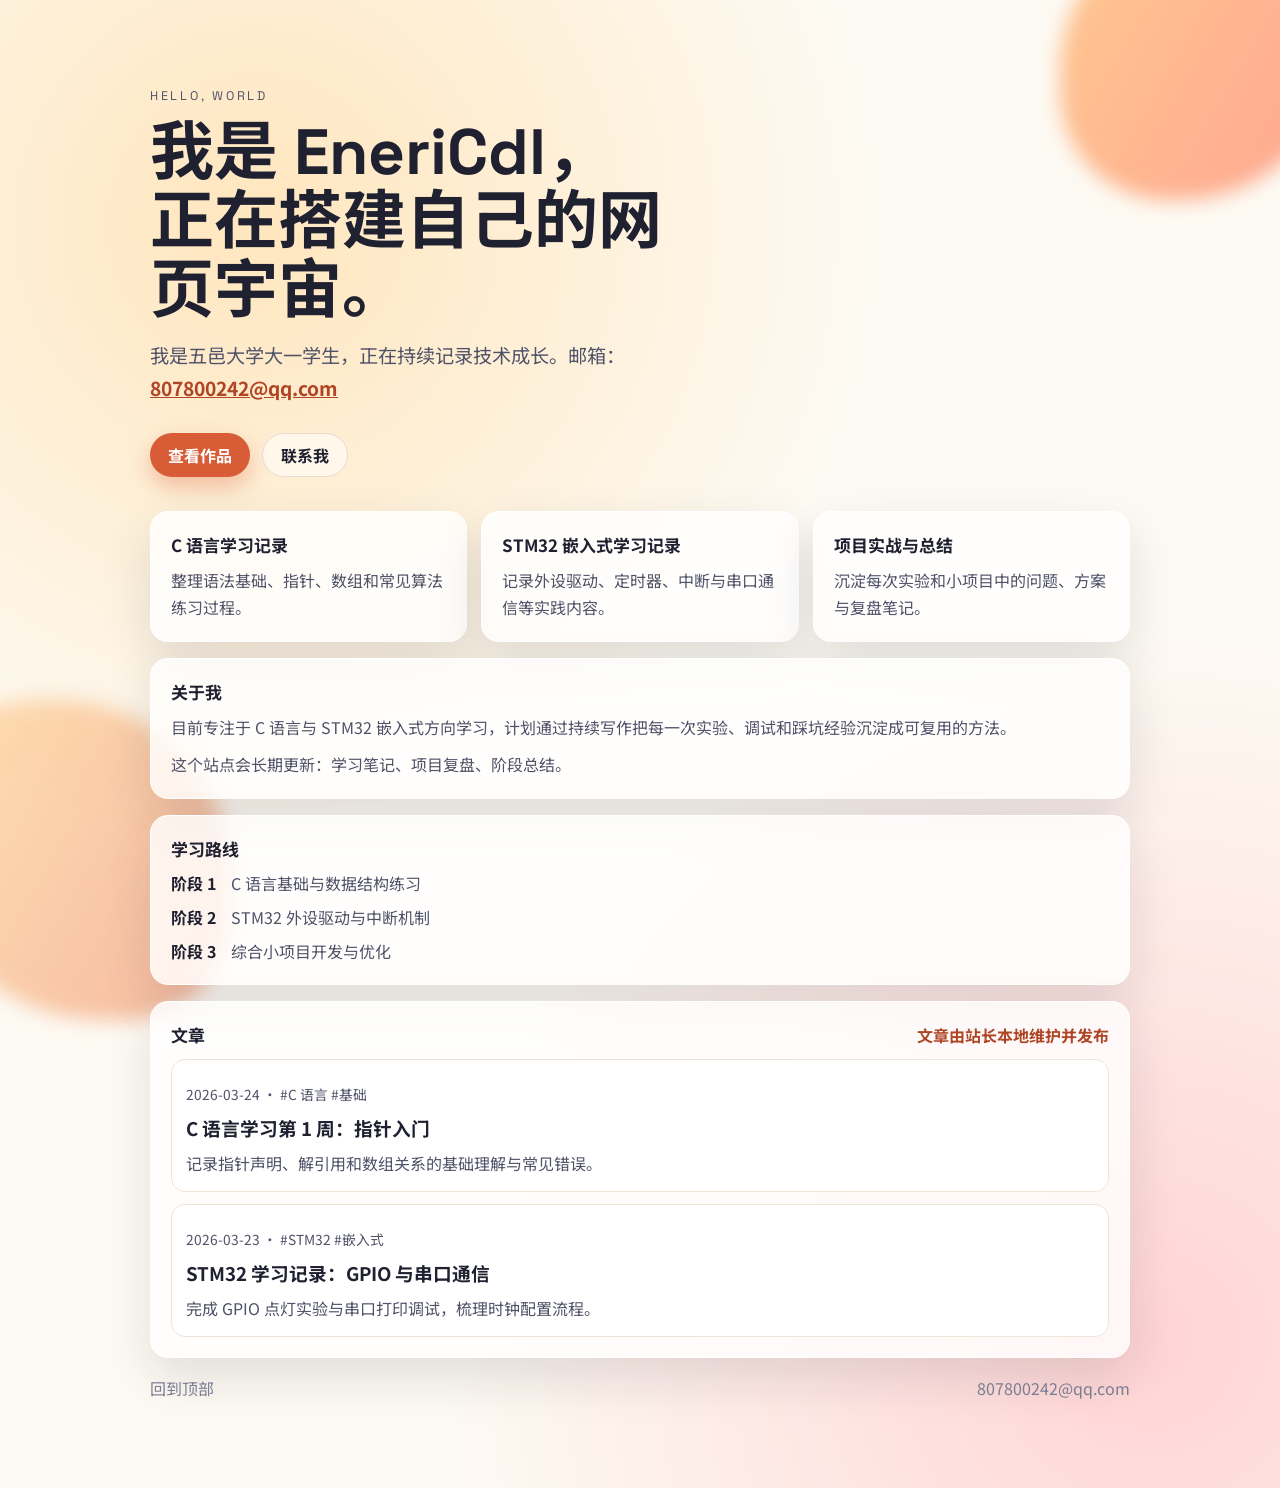
==== index.html @ 89754ef4 "security: remove public admin and switch to local-only publish workflow" ====
﻿<!doctype html>
<html lang="zh-CN">
<head>
  <meta charset="UTF-8" />
  <meta name="viewport" content="width=device-width, initial-scale=1.0" />
  <title>EneriCdl · Web</title>
  <link rel="preconnect" href="https://fonts.googleapis.com">
  <link rel="preconnect" href="https://fonts.gstatic.com" crossorigin>
  <link href="https://fonts.googleapis.com/css2?family=Space+Grotesk:wght@400;500;700&family=Noto+Sans+SC:wght@400;500;700&display=swap" rel="stylesheet">
  <link rel="stylesheet" href="./styles.css" />
</head>
<body>
  <div class="bg-shape bg-shape-a" aria-hidden="true"></div>
  <div class="bg-shape bg-shape-b" aria-hidden="true"></div>

  <main class="page">
    <section class="hero" id="top">
      <p class="eyebrow">HELLO, WORLD</p>
      <h1>我是 EneriCdl，<br>正在搭建自己的网页宇宙。</h1>
      <p class="lead">
        我是五邑大学大一学生，正在持续记录技术成长。邮箱：<a href="mailto:807800242@qq.com">807800242@qq.com</a>
      </p>

      <div class="actions">
        <a class="btn btn-primary" href="#projects">查看作品</a>
        <a class="btn btn-ghost" href="mailto:807800242@qq.com">联系我</a>
      </div>
    </section>

    <section id="projects" class="cards" aria-label="作品分区">
      <article class="card">
        <h2>C 语言学习记录</h2>
        <p>整理语法基础、指针、数组和常见算法练习过程。</p>
      </article>
      <article class="card">
        <h2>STM32 嵌入式学习记录</h2>
        <p>记录外设驱动、定时器、中断与串口通信等实践内容。</p>
      </article>
      <article class="card">
        <h2>项目实战与总结</h2>
        <p>沉淀每次实验和小项目中的问题、方案与复盘笔记。</p>
      </article>
    </section>

    <section class="panel" id="about">
      <h2>关于我</h2>
      <p>目前专注于 C 语言与 STM32 嵌入式方向学习，计划通过持续写作把每一次实验、调试和踩坑经验沉淀成可复用的方法。</p>
      <p>这个站点会长期更新：学习笔记、项目复盘、阶段总结。</p>
    </section>

    <section class="panel" id="timeline">
      <h2>学习路线</h2>
      <ul class="timeline-list">
        <li><span>阶段 1</span> C 语言基础与数据结构练习</li>
        <li><span>阶段 2</span> STM32 外设驱动与中断机制</li>
        <li><span>阶段 3</span> 综合小项目开发与优化</li>
      </ul>
    </section>

    <section class="panel" id="articles">
      <div class="panel-head">
        <h2>文章</h2>
        <span class="text-link">文章由站长本地维护并发布</span>
      </div>
      <div id="articleList" class="article-list"></div>
    </section>

    <footer class="footer">
      <a href="#top">回到顶部</a>
      <a href="mailto:807800242@qq.com">807800242@qq.com</a>
    </footer>
  </main>

  <script src="./script.js"></script>
</body>
</html>
---- styles.css ----
﻿:root {
  --bg: #fdfaf3;
  --text: #1f2131;
  --muted: #4f5268;
  --brand: #d85d37;
  --brand-dark: #b04525;
  --card: #ffffffcc;
  --border: #ffffff;
  --shadow: 0 20px 50px rgba(22, 24, 45, 0.12);
}

* {
  box-sizing: border-box;
}

html,
body {
  margin: 0;
  min-height: 100%;
}

html {
  scroll-behavior: smooth;
}

body {
  font-family: "Noto Sans SC", "Space Grotesk", sans-serif;
  color: var(--text);
  background:
    radial-gradient(circle at 20% 15%, #ffe6be 0%, transparent 38%),
    radial-gradient(circle at 90% 90%, #ffd4d4 0%, transparent 40%),
    var(--bg);
  overflow-x: hidden;
}

.bg-shape {
  position: fixed;
  filter: blur(10px);
  z-index: -1;
  opacity: 0.7;
}

.bg-shape-a {
  width: 280px;
  height: 280px;
  border-radius: 56% 44% 60% 40%;
  background: linear-gradient(120deg, #ffb366, #ff7f66);
  top: -80px;
  right: -60px;
}

.bg-shape-b {
  width: 320px;
  height: 320px;
  border-radius: 42% 58% 35% 65%;
  background: linear-gradient(120deg, #ffd799, #f29c7b);
  bottom: -120px;
  left: -90px;
}

.page {
  width: min(980px, 92vw);
  margin: 0 auto;
  padding: 88px 0 88px;
}

.hero,
.panel {
  opacity: 0;
  transform: translateY(14px);
}

.eyebrow {
  margin: 0;
  letter-spacing: 0.22em;
  font-family: "Space Grotesk", sans-serif;
  font-size: 0.78rem;
  color: var(--muted);
}

h1 {
  margin: 14px 0;
  font-family: "Space Grotesk", "Noto Sans SC", sans-serif;
  font-size: clamp(2rem, 4vw + 1rem, 4rem);
  line-height: 1.08;
  max-width: 14ch;
}

.lead {
  margin: 0;
  max-width: 54ch;
  font-size: clamp(1rem, 0.4vw + 0.9rem, 1.2rem);
  color: var(--muted);
  line-height: 1.7;
}

.lead a {
  color: var(--brand-dark);
  font-weight: 700;
}

.actions {
  display: flex;
  flex-wrap: wrap;
  gap: 12px;
  margin-top: 28px;
}

.btn {
  text-decoration: none;
  display: inline-flex;
  align-items: center;
  justify-content: center;
  height: 44px;
  padding: 0 18px;
  border-radius: 999px;
  font-weight: 700;
  transition: transform 180ms ease, box-shadow 180ms ease, background-color 180ms ease;
}

.btn-primary {
  background: var(--brand);
  color: #fff;
  box-shadow: 0 10px 22px rgba(216, 93, 55, 0.34);
}

.btn-primary:hover {
  transform: translateY(-2px);
  background: var(--brand-dark);
}

.btn-ghost {
  color: var(--text);
  border: 1px solid #e8d9cd;
  background: #fff8;
}

.btn-ghost:hover {
  transform: translateY(-2px);
  box-shadow: 0 8px 20px rgba(15, 20, 45, 0.1);
}

.cards {
  margin-top: 34px;
  display: grid;
  gap: 14px;
  grid-template-columns: repeat(3, minmax(0, 1fr));
}

#projects {
  scroll-margin-top: 24px;
}

.card,
.panel {
  padding: 20px;
  border-radius: 18px;
  background: var(--card);
  backdrop-filter: blur(6px);
  border: 1px solid var(--border);
  box-shadow: var(--shadow);
}

.card h2,
.panel h2 {
  margin: 0;
  font-size: 1.06rem;
}

.card p,
.panel p {
  margin: 10px 0 0;
  color: var(--muted);
  line-height: 1.7;
}

.panel {
  margin-top: 16px;
}

.timeline-list {
  list-style: none;
  margin: 10px 0 0;
  padding: 0;
  display: grid;
  gap: 8px;
}

.timeline-list li {
  color: var(--muted);
  line-height: 1.6;
}

.timeline-list span {
  display: inline-block;
  width: 56px;
  color: var(--text);
  font-weight: 700;
}

.panel-head {
  display: flex;
  justify-content: space-between;
  gap: 12px;
  align-items: baseline;
  flex-wrap: wrap;
}

.text-link {
  color: var(--brand-dark);
  text-decoration: none;
  font-weight: 700;
}

.article-list {
  display: grid;
  gap: 12px;
  margin-top: 12px;
}

.article-item {
  padding: 14px;
  border-radius: 14px;
  border: 1px solid #efe4d7;
  background: #fff;
}

.article-meta {
  margin: 0;
  font-size: 0.86rem;
  color: #7a7d92;
}

.article-item h3 {
  margin: 8px 0 0;
}

.article-item p {
  margin: 8px 0 0;
  line-height: 1.75;
  color: var(--muted);
}

.empty {
  color: #7a7d92;
  margin: 0;
}

.footer {
  margin-top: 18px;
  display: flex;
  justify-content: space-between;
  flex-wrap: wrap;
  gap: 12px;
}

.footer a {
  color: #7a7d92;
  text-decoration: none;
}

.reveal {
  animation: rise 640ms cubic-bezier(.2,.72,.24,.99) forwards;
}

@keyframes rise {
  from {
    opacity: 0;
    transform: translateY(14px);
  }
  to {
    opacity: 1;
    transform: translateY(0);
  }
}

@media (max-width: 900px) {
  .cards {
    grid-template-columns: 1fr;
  }

  .page {
    padding-top: 72px;
  }
}
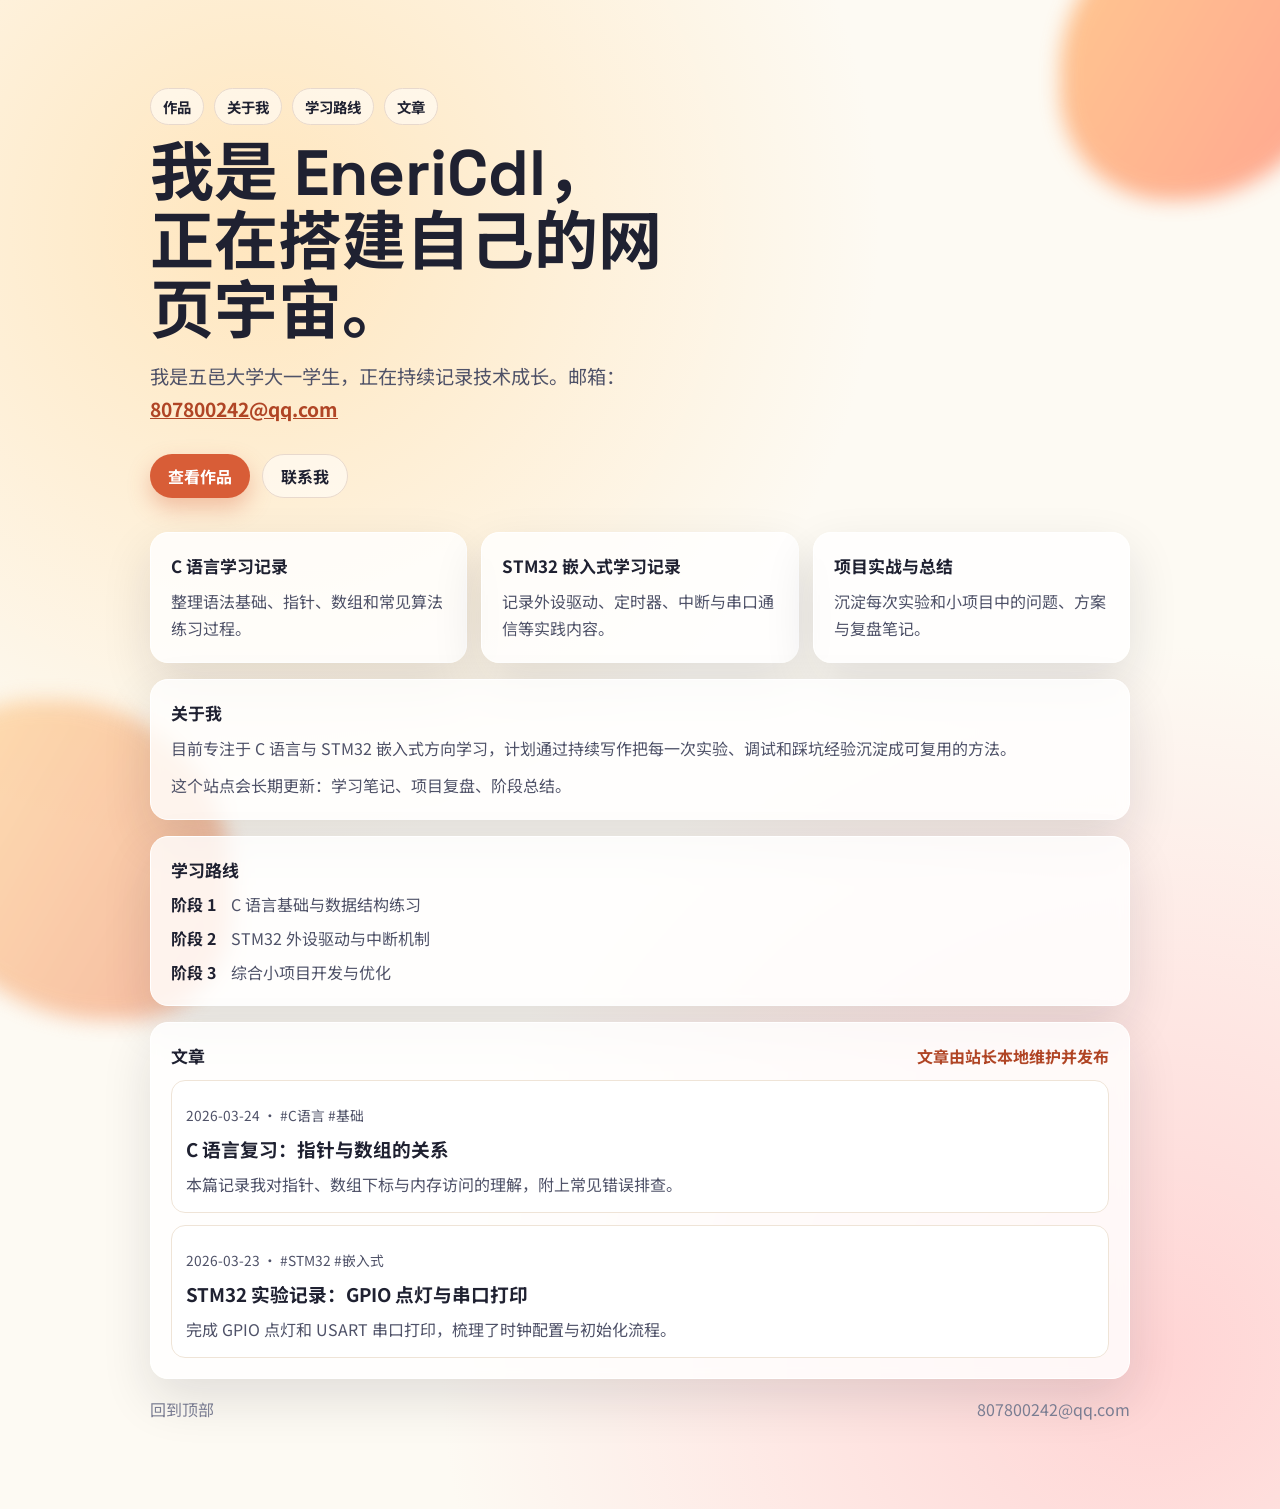
==== commit 692c5f72: "feat: add top guide tags and simplify article json template" ====
--- a/index.html
+++ b/index.html
@@ -15,7 +15,12 @@
 
   <main class="page">
     <section class="hero" id="top">
-      <p class="eyebrow">HELLO, WORLD</p>
+      <nav class="guide-tags" aria-label="页面导航">
+        <a class="guide-tag" href="#projects">作品</a>
+        <a class="guide-tag" href="#about">关于我</a>
+        <a class="guide-tag" href="#timeline">学习路线</a>
+        <a class="guide-tag" href="#articles">文章</a>
+      </nav>
       <h1>我是 EneriCdl，<br>正在搭建自己的网页宇宙。</h1>
       <p class="lead">
         我是五邑大学大一学生，正在持续记录技术成长。邮箱：<a href="mailto:807800242@qq.com">807800242@qq.com</a>
--- a/styles.css
+++ b/styles.css
@@ -70,12 +70,28 @@
   transform: translateY(14px);
 }
 
-.eyebrow {
-  margin: 0;
-  letter-spacing: 0.22em;
-  font-family: "Space Grotesk", sans-serif;
-  font-size: 0.78rem;
-  color: var(--muted);
+.guide-tags {
+  margin: 0 0 14px;
+  display: flex;
+  flex-wrap: wrap;
+  gap: 10px;
+}
+
+.guide-tag {
+  text-decoration: none;
+  color: var(--text);
+  font-size: 0.9rem;
+  font-weight: 700;
+  border: 1px solid #e8d9cd;
+  border-radius: 999px;
+  padding: 7px 12px;
+  background: #fff8;
+  transition: transform 180ms ease, box-shadow 180ms ease;
+}
+
+.guide-tag:hover {
+  transform: translateY(-2px);
+  box-shadow: 0 8px 20px rgba(15, 20, 45, 0.1);
 }
 
 h1 {
@@ -148,6 +164,12 @@
 }
 
 #projects {
+  scroll-margin-top: 24px;
+}
+
+#about,
+#timeline,
+#articles {
   scroll-margin-top: 24px;
 }
 
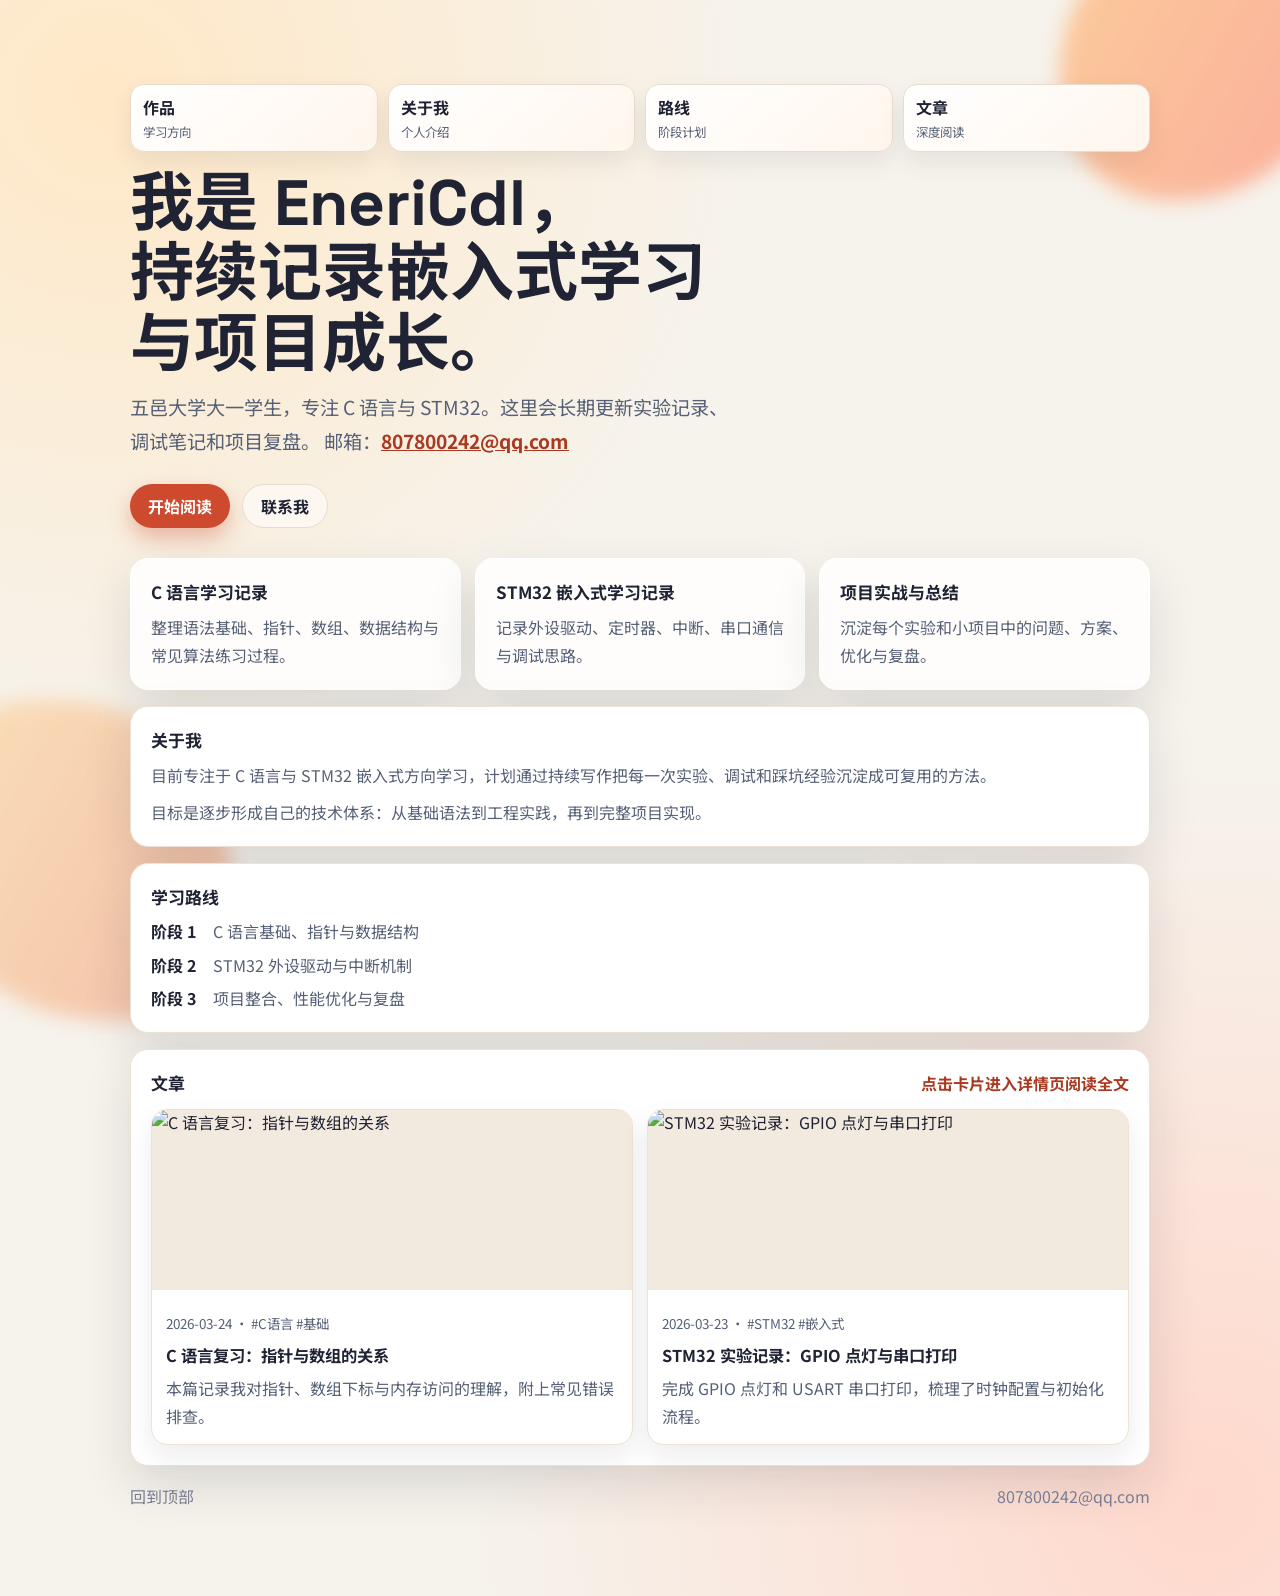
==== commit d5a8a0c9: "feat: add visual article cards, detail pages, and interactive local publish script" ====
--- a/index.html
+++ b/index.html
@@ -15,19 +15,33 @@
 
   <main class="page">
     <section class="hero" id="top">
-      <nav class="guide-tags" aria-label="页面导航">
-        <a class="guide-tag" href="#projects">作品</a>
-        <a class="guide-tag" href="#about">关于我</a>
-        <a class="guide-tag" href="#timeline">学习路线</a>
-        <a class="guide-tag" href="#articles">文章</a>
+      <nav class="quick-nav" aria-label="页面导航">
+        <a class="quick-item" href="#projects">
+          <span class="quick-title">作品</span>
+          <span class="quick-sub">学习方向</span>
+        </a>
+        <a class="quick-item" href="#about">
+          <span class="quick-title">关于我</span>
+          <span class="quick-sub">个人介绍</span>
+        </a>
+        <a class="quick-item" href="#timeline">
+          <span class="quick-title">路线</span>
+          <span class="quick-sub">阶段计划</span>
+        </a>
+        <a class="quick-item" href="#articles">
+          <span class="quick-title">文章</span>
+          <span class="quick-sub">深度阅读</span>
+        </a>
       </nav>
-      <h1>我是 EneriCdl，<br>正在搭建自己的网页宇宙。</h1>
+
+      <h1>我是 EneriCdl，<br>持续记录嵌入式学习与项目成长。</h1>
       <p class="lead">
-        我是五邑大学大一学生，正在持续记录技术成长。邮箱：<a href="mailto:807800242@qq.com">807800242@qq.com</a>
+        五邑大学大一学生，专注 C 语言与 STM32。这里会长期更新实验记录、调试笔记和项目复盘。
+        邮箱：<a href="mailto:807800242@qq.com">807800242@qq.com</a>
       </p>
 
       <div class="actions">
-        <a class="btn btn-primary" href="#projects">查看作品</a>
+        <a class="btn btn-primary" href="#articles">开始阅读</a>
         <a class="btn btn-ghost" href="mailto:807800242@qq.com">联系我</a>
       </div>
     </section>
@@ -35,37 +49,37 @@
     <section id="projects" class="cards" aria-label="作品分区">
       <article class="card">
         <h2>C 语言学习记录</h2>
-        <p>整理语法基础、指针、数组和常见算法练习过程。</p>
+        <p>整理语法基础、指针、数组、数据结构与常见算法练习过程。</p>
       </article>
       <article class="card">
         <h2>STM32 嵌入式学习记录</h2>
-        <p>记录外设驱动、定时器、中断与串口通信等实践内容。</p>
+        <p>记录外设驱动、定时器、中断、串口通信与调试思路。</p>
       </article>
       <article class="card">
         <h2>项目实战与总结</h2>
-        <p>沉淀每次实验和小项目中的问题、方案与复盘笔记。</p>
+        <p>沉淀每个实验和小项目中的问题、方案、优化与复盘。</p>
       </article>
     </section>
 
     <section class="panel" id="about">
       <h2>关于我</h2>
       <p>目前专注于 C 语言与 STM32 嵌入式方向学习，计划通过持续写作把每一次实验、调试和踩坑经验沉淀成可复用的方法。</p>
-      <p>这个站点会长期更新：学习笔记、项目复盘、阶段总结。</p>
+      <p>目标是逐步形成自己的技术体系：从基础语法到工程实践，再到完整项目实现。</p>
     </section>
 
     <section class="panel" id="timeline">
       <h2>学习路线</h2>
       <ul class="timeline-list">
-        <li><span>阶段 1</span> C 语言基础与数据结构练习</li>
+        <li><span>阶段 1</span> C 语言基础、指针与数据结构</li>
         <li><span>阶段 2</span> STM32 外设驱动与中断机制</li>
-        <li><span>阶段 3</span> 综合小项目开发与优化</li>
+        <li><span>阶段 3</span> 项目整合、性能优化与复盘</li>
       </ul>
     </section>
 
     <section class="panel" id="articles">
       <div class="panel-head">
         <h2>文章</h2>
-        <span class="text-link">文章由站长本地维护并发布</span>
+        <span class="text-link">点击卡片进入详情页阅读全文</span>
       </div>
       <div id="articleList" class="article-list"></div>
     </section>
--- a/styles.css
+++ b/styles.css
@@ -1,11 +1,12 @@
 ﻿:root {
-  --bg: #fdfaf3;
-  --text: #1f2131;
-  --muted: #4f5268;
-  --brand: #d85d37;
-  --brand-dark: #b04525;
-  --card: #ffffffcc;
-  --border: #ffffff;
+  --bg: #f6f3ec;
+  --text: #1f2333;
+  --muted: #566076;
+  --brand: #cd4a2f;
+  --brand-dark: #a93a21;
+  --card: #ffffffd6;
+  --panel: #fff;
+  --line: #ece2d6;
   --shadow: 0 20px 50px rgba(22, 24, 45, 0.12);
 }
 
@@ -27,8 +28,8 @@
   font-family: "Noto Sans SC", "Space Grotesk", sans-serif;
   color: var(--text);
   background:
-    radial-gradient(circle at 20% 15%, #ffe6be 0%, transparent 38%),
-    radial-gradient(circle at 90% 90%, #ffd4d4 0%, transparent 40%),
+    radial-gradient(circle at 8% 6%, #ffe8c7 0%, transparent 34%),
+    radial-gradient(circle at 94% 94%, #ffd8cc 0%, transparent 38%),
     var(--bg);
   overflow-x: hidden;
 }
@@ -37,7 +38,7 @@
   position: fixed;
   filter: blur(10px);
   z-index: -1;
-  opacity: 0.7;
+  opacity: 0.6;
 }
 
 .bg-shape-a {
@@ -59,55 +60,69 @@
 }
 
 .page {
-  width: min(980px, 92vw);
+  width: min(1020px, 92vw);
   margin: 0 auto;
-  padding: 88px 0 88px;
+  padding: 84px 0 88px;
 }
 
 .hero,
-.panel {
+.panel,
+.cards,
+.footer {
   opacity: 0;
   transform: translateY(14px);
 }
 
-.guide-tags {
-  margin: 0 0 14px;
-  display: flex;
-  flex-wrap: wrap;
+.quick-nav {
+  margin: 0 0 16px;
+  display: grid;
   gap: 10px;
-}
-
-.guide-tag {
+  grid-template-columns: repeat(4, minmax(0, 1fr));
+}
+
+.quick-item {
   text-decoration: none;
   color: var(--text);
-  font-size: 0.9rem;
-  font-weight: 700;
-  border: 1px solid #e8d9cd;
-  border-radius: 999px;
-  padding: 7px 12px;
-  background: #fff8;
+  border: 1px solid #e9dccf;
+  border-radius: 14px;
+  padding: 10px 12px;
+  background: linear-gradient(140deg, #fff, #fff6ed);
+  box-shadow: 0 10px 24px rgba(20, 22, 38, 0.08);
   transition: transform 180ms ease, box-shadow 180ms ease;
 }
 
-.guide-tag:hover {
+.quick-item:hover {
   transform: translateY(-2px);
-  box-shadow: 0 8px 20px rgba(15, 20, 45, 0.1);
+  box-shadow: 0 14px 26px rgba(20, 22, 38, 0.14);
+}
+
+.quick-title {
+  display: block;
+  font-size: 1rem;
+  font-weight: 700;
+}
+
+.quick-sub {
+  display: block;
+  margin-top: 4px;
+  font-size: 0.78rem;
+  color: var(--muted);
 }
 
 h1 {
-  margin: 14px 0;
+  margin: 12px 0;
   font-family: "Space Grotesk", "Noto Sans SC", sans-serif;
-  font-size: clamp(2rem, 4vw + 1rem, 4rem);
-  line-height: 1.08;
-  max-width: 14ch;
+  font-size: clamp(2.1rem, 4vw + 1rem, 4rem);
+  line-height: 1.1;
+  max-width: 15ch;
 }
 
 .lead {
   margin: 0;
-  max-width: 54ch;
+  max-width: 56ch;
   font-size: clamp(1rem, 0.4vw + 0.9rem, 1.2rem);
   color: var(--muted);
-  line-height: 1.7;
+  line-height: 1.75;
 }
 
 .lead a {
@@ -119,7 +134,7 @@
   display: flex;
   flex-wrap: wrap;
   gap: 12px;
-  margin-top: 28px;
+  margin-top: 26px;
 }
 
 .btn {
@@ -137,7 +152,7 @@
 .btn-primary {
   background: var(--brand);
   color: #fff;
-  box-shadow: 0 10px 22px rgba(216, 93, 55, 0.34);
+  box-shadow: 0 10px 22px rgba(205, 74, 47, 0.36);
 }
 
 .btn-primary:hover {
@@ -157,16 +172,13 @@
 }
 
 .cards {
-  margin-top: 34px;
+  margin-top: 30px;
   display: grid;
   gap: 14px;
   grid-template-columns: repeat(3, minmax(0, 1fr));
 }
 
-#projects {
-  scroll-margin-top: 24px;
-}
-
+#projects,
 #about,
 #timeline,
 #articles {
@@ -179,7 +191,7 @@
   border-radius: 18px;
   background: var(--card);
   backdrop-filter: blur(6px);
-  border: 1px solid var(--border);
+  border: 1px solid #fff;
   box-shadow: var(--shadow);
 }
 
@@ -198,6 +210,8 @@
 
 .panel {
   margin-top: 16px;
+  background: var(--panel);
+  border-color: var(--line);
 }
 
 .timeline-list {
@@ -215,7 +229,7 @@
 
 .timeline-list span {
   display: inline-block;
-  width: 56px;
+  width: 58px;
   color: var(--text);
   font-weight: 700;
 }
@@ -230,36 +244,59 @@
 
 .text-link {
   color: var(--brand-dark);
-  text-decoration: none;
   font-weight: 700;
 }
 
 .article-list {
   display: grid;
-  gap: 12px;
-  margin-top: 12px;
-}
-
-.article-item {
+  gap: 14px;
+  margin-top: 14px;
+  grid-template-columns: repeat(2, minmax(0, 1fr));
+}
+
+.article-card {
+  display: block;
+  text-decoration: none;
+  color: inherit;
+  border: 1px solid var(--line);
+  border-radius: 16px;
+  overflow: hidden;
+  background: #fff;
+  box-shadow: 0 12px 28px rgba(20, 22, 38, 0.08);
+  transition: transform 180ms ease, box-shadow 180ms ease;
+}
+
+.article-card:hover {
+  transform: translateY(-3px);
+  box-shadow: 0 16px 30px rgba(20, 22, 38, 0.14);
+}
+
+.article-cover {
+  display: block;
+  width: 100%;
+  height: 180px;
+  object-fit: cover;
+  background: #f2e9df;
+}
+
+.article-body {
   padding: 14px;
-  border-radius: 14px;
-  border: 1px solid #efe4d7;
-  background: #fff;
 }
 
 .article-meta {
   margin: 0;
-  font-size: 0.86rem;
-  color: #7a7d92;
-}
-
-.article-item h3 {
+  font-size: 0.84rem;
+  color: #767d90;
+}
+
+.article-card h3 {
   margin: 8px 0 0;
-}
-
-.article-item p {
+  font-size: 1.02rem;
+}
+
+.article-card p {
   margin: 8px 0 0;
-  line-height: 1.75;
+  line-height: 1.72;
   color: var(--muted);
 }
 
@@ -296,12 +333,17 @@
   }
 }
 
-@media (max-width: 900px) {
-  .cards {
+@media (max-width: 980px) {
+  .quick-nav {
+    grid-template-columns: repeat(2, minmax(0, 1fr));
+  }
+
+  .cards,
+  .article-list {
     grid-template-columns: 1fr;
   }
 
   .page {
-    padding-top: 72px;
-  }
-}
+    padding-top: 68px;
+  }
+}
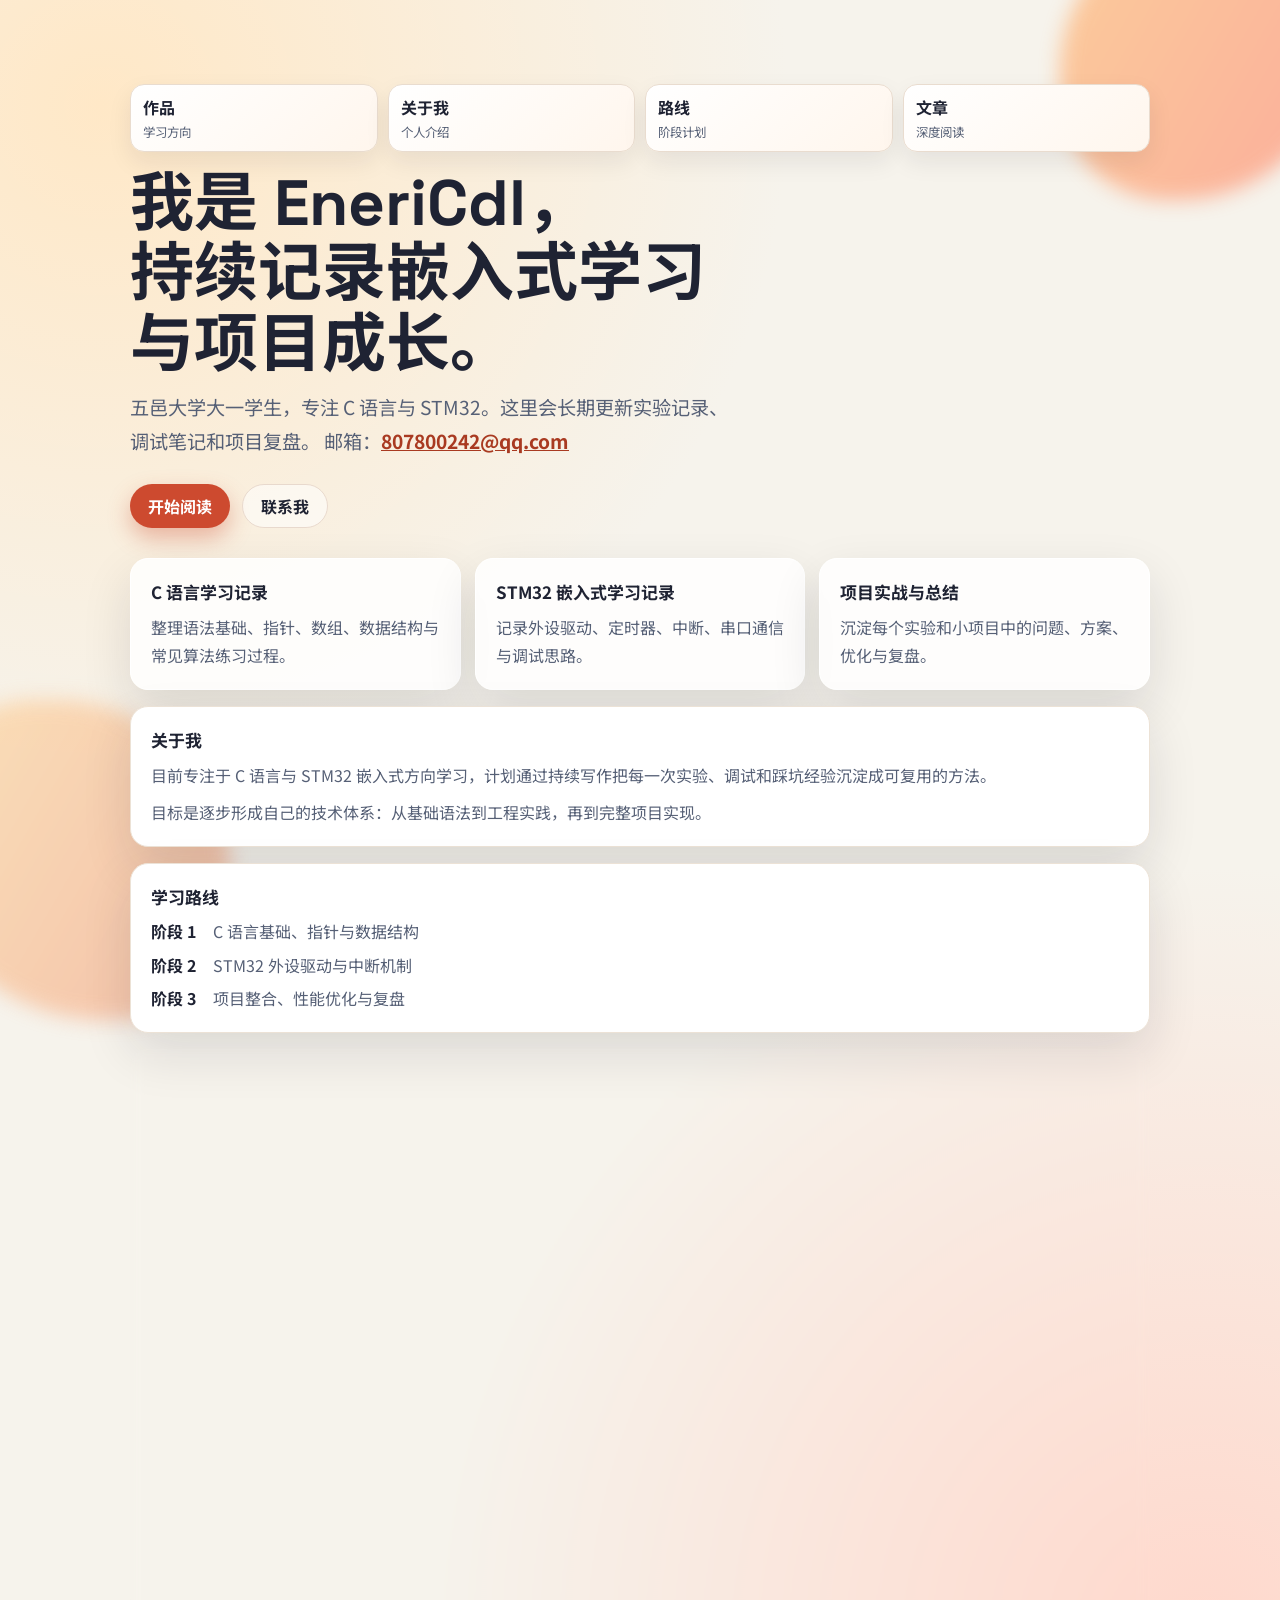
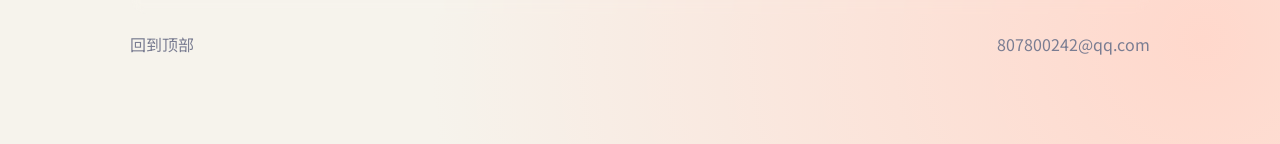
==== commit 9990a86c: "feat: add article search, tag filtering, and pagination" ====
--- a/index.html
+++ b/index.html
@@ -81,7 +81,12 @@
         <h2>文章</h2>
         <span class="text-link">点击卡片进入详情页阅读全文</span>
       </div>
+      <div class="article-tools">
+        <input id="articleSearch" class="search-input" type="search" placeholder="搜索标题、摘要、正文..." />
+        <div id="tagFilters" class="tag-filters" aria-label="标签筛选"></div>
+      </div>
       <div id="articleList" class="article-list"></div>
+      <div id="articlePager" class="article-pager"></div>
     </section>
 
     <footer class="footer">
--- a/styles.css
+++ b/styles.css
@@ -254,6 +254,44 @@
   grid-template-columns: repeat(2, minmax(0, 1fr));
 }
 
+.article-tools {
+  margin-top: 12px;
+  display: grid;
+  gap: 10px;
+}
+
+.search-input {
+  width: 100%;
+  border: 1px solid #dccfbe;
+  border-radius: 12px;
+  padding: 10px 12px;
+  font: inherit;
+  background: #fffcf8;
+}
+
+.tag-filters {
+  display: flex;
+  flex-wrap: wrap;
+  gap: 8px;
+}
+
+.tag-btn {
+  border: 1px solid #e7d8c8;
+  background: #fff;
+  color: var(--muted);
+  border-radius: 999px;
+  padding: 6px 11px;
+  font: inherit;
+  font-size: 0.86rem;
+  cursor: pointer;
+}
+
+.tag-btn.active {
+  border-color: #d36a49;
+  color: #a33d24;
+  background: #fff2ea;
+}
+
 .article-card {
   display: block;
   text-decoration: none;
@@ -305,6 +343,37 @@
   margin: 0;
 }
 
+.article-pager {
+  margin-top: 12px;
+  display: flex;
+  gap: 8px;
+  align-items: center;
+  flex-wrap: wrap;
+}
+
+.page-btn {
+  border: 1px solid #e7d8c8;
+  background: #fff;
+  color: var(--muted);
+  border-radius: 10px;
+  min-width: 36px;
+  height: 34px;
+  padding: 0 10px;
+  font: inherit;
+  cursor: pointer;
+}
+
+.page-btn.active {
+  border-color: #d36a49;
+  color: #a33d24;
+  background: #fff2ea;
+}
+
+.page-btn:disabled {
+  opacity: 0.45;
+  cursor: not-allowed;
+}
+
 .footer {
   margin-top: 18px;
   display: flex;
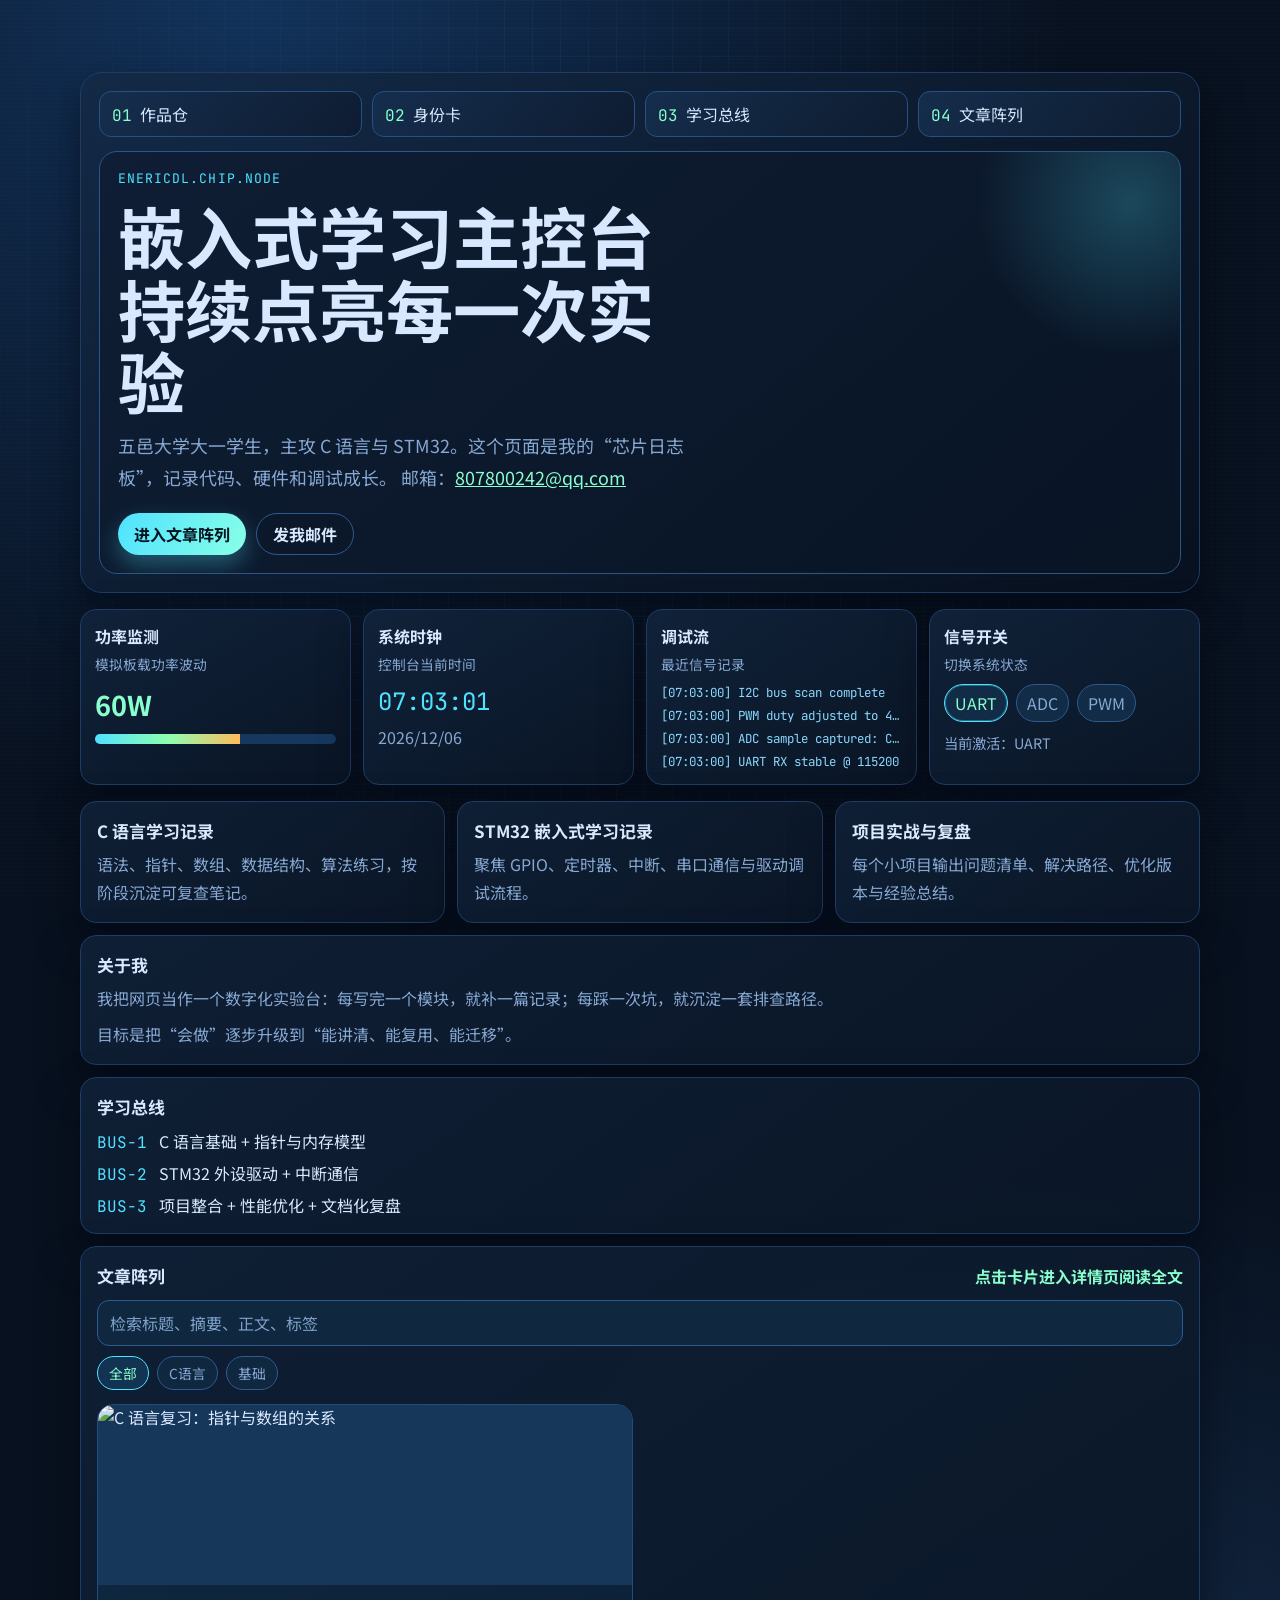
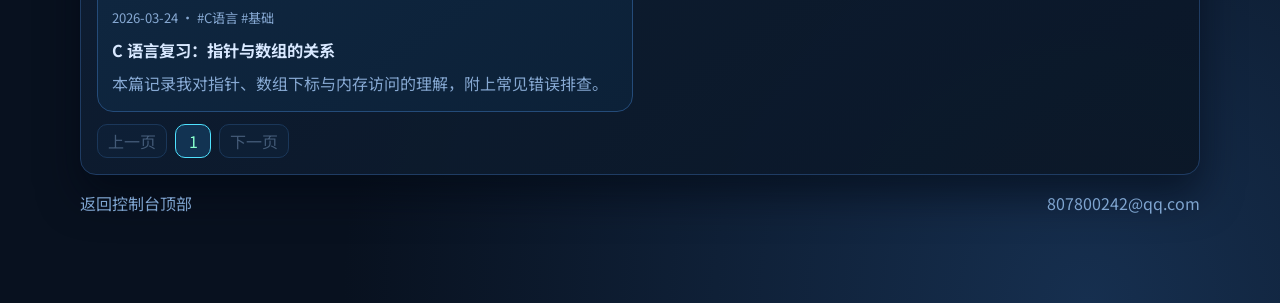
==== commit c549580d: "feat: redesign site with chip-style tech UI and interactive widgets" ====
--- a/index.html
+++ b/index.html
@@ -3,86 +3,111 @@
 <head>
   <meta charset="UTF-8" />
   <meta name="viewport" content="width=device-width, initial-scale=1.0" />
-  <title>EneriCdl · Web</title>
+  <title>EneriCdl · Embedded Log</title>
   <link rel="preconnect" href="https://fonts.googleapis.com">
   <link rel="preconnect" href="https://fonts.gstatic.com" crossorigin>
-  <link href="https://fonts.googleapis.com/css2?family=Space+Grotesk:wght@400;500;700&family=Noto+Sans+SC:wght@400;500;700&display=swap" rel="stylesheet">
+  <link href="https://fonts.googleapis.com/css2?family=Space+Grotesk:wght@400;500;700&family=JetBrains+Mono:wght@400;600&family=Noto+Sans+SC:wght@400;500;700&display=swap" rel="stylesheet">
   <link rel="stylesheet" href="./styles.css" />
 </head>
 <body>
-  <div class="bg-shape bg-shape-a" aria-hidden="true"></div>
-  <div class="bg-shape bg-shape-b" aria-hidden="true"></div>
+  <div class="circuit-overlay" aria-hidden="true"></div>
+  <div class="noise-overlay" aria-hidden="true"></div>
 
   <main class="page">
     <section class="hero" id="top">
-      <nav class="quick-nav" aria-label="页面导航">
-        <a class="quick-item" href="#projects">
-          <span class="quick-title">作品</span>
-          <span class="quick-sub">学习方向</span>
-        </a>
-        <a class="quick-item" href="#about">
-          <span class="quick-title">关于我</span>
-          <span class="quick-sub">个人介绍</span>
-        </a>
-        <a class="quick-item" href="#timeline">
-          <span class="quick-title">路线</span>
-          <span class="quick-sub">阶段计划</span>
-        </a>
-        <a class="quick-item" href="#articles">
-          <span class="quick-title">文章</span>
-          <span class="quick-sub">深度阅读</span>
-        </a>
-      </nav>
+      <div class="hero-shell">
+        <nav class="bus-nav" aria-label="页面导航">
+          <a class="bus-item" href="#projects"><span>01</span> 作品仓</a>
+          <a class="bus-item" href="#about"><span>02</span> 身份卡</a>
+          <a class="bus-item" href="#timeline"><span>03</span> 学习总线</a>
+          <a class="bus-item" href="#articles"><span>04</span> 文章阵列</a>
+        </nav>
 
-      <h1>我是 EneriCdl，<br>持续记录嵌入式学习与项目成长。</h1>
-      <p class="lead">
-        五邑大学大一学生，专注 C 语言与 STM32。这里会长期更新实验记录、调试笔记和项目复盘。
-        邮箱：<a href="mailto:807800242@qq.com">807800242@qq.com</a>
-      </p>
+        <div class="hero-core">
+          <p class="chip-mark">ENERICDL.CHIP.NODE</p>
+          <h1>嵌入式学习主控台<br>持续点亮每一次实验</h1>
+          <p class="lead">
+            五邑大学大一学生，主攻 C 语言与 STM32。这个页面是我的“芯片日志板”，记录代码、硬件和调试成长。
+            邮箱：<a href="mailto:807800242@qq.com">807800242@qq.com</a>
+          </p>
+          <div class="actions">
+            <a class="btn btn-primary" href="#articles">进入文章阵列</a>
+            <a class="btn btn-ghost" href="mailto:807800242@qq.com">发我邮件</a>
+          </div>
+        </div>
+      </div>
+    </section>
 
-      <div class="actions">
-        <a class="btn btn-primary" href="#articles">开始阅读</a>
-        <a class="btn btn-ghost" href="mailto:807800242@qq.com">联系我</a>
-      </div>
+    <section class="widgets" id="labs" aria-label="小组件">
+      <article class="widget meter-widget">
+        <h2>功率监测</h2>
+        <p class="widget-sub">模拟板载功率波动</p>
+        <p class="power-num"><span id="powerValue">0</span>W</p>
+        <div class="power-track"><i id="powerBar"></i></div>
+      </article>
+
+      <article class="widget clock-widget">
+        <h2>系统时钟</h2>
+        <p class="widget-sub">控制台当前时间</p>
+        <p id="liveClock" class="clock-time">--:--:--</p>
+        <p id="liveDate" class="clock-date">----</p>
+      </article>
+
+      <article class="widget terminal-widget">
+        <h2>调试流</h2>
+        <p class="widget-sub">最近信号记录</p>
+        <ul id="logStream" class="log-stream"></ul>
+      </article>
+
+      <article class="widget switch-widget">
+        <h2>信号开关</h2>
+        <p class="widget-sub">切换系统状态</p>
+        <div class="switch-row">
+          <button class="sig-btn active" type="button" data-signal="uart">UART</button>
+          <button class="sig-btn" type="button" data-signal="adc">ADC</button>
+          <button class="sig-btn" type="button" data-signal="pwm">PWM</button>
+        </div>
+        <p id="signalState" class="signal-state">当前激活：UART</p>
+      </article>
     </section>
 
     <section id="projects" class="cards" aria-label="作品分区">
       <article class="card">
         <h2>C 语言学习记录</h2>
-        <p>整理语法基础、指针、数组、数据结构与常见算法练习过程。</p>
+        <p>语法、指针、数组、数据结构、算法练习，按阶段沉淀可复查笔记。</p>
       </article>
       <article class="card">
         <h2>STM32 嵌入式学习记录</h2>
-        <p>记录外设驱动、定时器、中断、串口通信与调试思路。</p>
+        <p>聚焦 GPIO、定时器、中断、串口通信与驱动调试流程。</p>
       </article>
       <article class="card">
-        <h2>项目实战与总结</h2>
-        <p>沉淀每个实验和小项目中的问题、方案、优化与复盘。</p>
+        <h2>项目实战与复盘</h2>
+        <p>每个小项目输出问题清单、解决路径、优化版本与经验总结。</p>
       </article>
     </section>
 
     <section class="panel" id="about">
       <h2>关于我</h2>
-      <p>目前专注于 C 语言与 STM32 嵌入式方向学习，计划通过持续写作把每一次实验、调试和踩坑经验沉淀成可复用的方法。</p>
-      <p>目标是逐步形成自己的技术体系：从基础语法到工程实践，再到完整项目实现。</p>
+      <p>我把网页当作一个数字化实验台：每写完一个模块，就补一篇记录；每踩一次坑，就沉淀一套排查路径。</p>
+      <p>目标是把“会做”逐步升级到“能讲清、能复用、能迁移”。</p>
     </section>
 
     <section class="panel" id="timeline">
-      <h2>学习路线</h2>
+      <h2>学习总线</h2>
       <ul class="timeline-list">
-        <li><span>阶段 1</span> C 语言基础、指针与数据结构</li>
-        <li><span>阶段 2</span> STM32 外设驱动与中断机制</li>
-        <li><span>阶段 3</span> 项目整合、性能优化与复盘</li>
+        <li><span>BUS-1</span> C 语言基础 + 指针与内存模型</li>
+        <li><span>BUS-2</span> STM32 外设驱动 + 中断通信</li>
+        <li><span>BUS-3</span> 项目整合 + 性能优化 + 文档化复盘</li>
       </ul>
     </section>
 
     <section class="panel" id="articles">
       <div class="panel-head">
-        <h2>文章</h2>
+        <h2>文章阵列</h2>
         <span class="text-link">点击卡片进入详情页阅读全文</span>
       </div>
       <div class="article-tools">
-        <input id="articleSearch" class="search-input" type="search" placeholder="搜索标题、摘要、正文..." />
+        <input id="articleSearch" class="search-input" type="search" placeholder="检索标题、摘要、正文、标签" />
         <div id="tagFilters" class="tag-filters" aria-label="标签筛选"></div>
       </div>
       <div id="articleList" class="article-list"></div>
@@ -90,7 +115,7 @@
     </section>
 
     <footer class="footer">
-      <a href="#top">回到顶部</a>
+      <a href="#top">返回控制台顶部</a>
       <a href="mailto:807800242@qq.com">807800242@qq.com</a>
     </footer>
   </main>
--- a/styles.css
+++ b/styles.css
@@ -1,18 +1,19 @@
 ﻿:root {
-  --bg: #f6f3ec;
-  --text: #1f2333;
-  --muted: #566076;
-  --brand: #cd4a2f;
-  --brand-dark: #a93a21;
-  --card: #ffffffd6;
-  --panel: #fff;
-  --line: #ece2d6;
-  --shadow: 0 20px 50px rgba(22, 24, 45, 0.12);
-}
-
-* {
-  box-sizing: border-box;
-}
+  --bg: #08111f;
+  --bg-soft: #0d1c30;
+  --panel: #0d1b2e;
+  --panel-2: #122640;
+  --text: #d8e8ff;
+  --muted: #86a8d2;
+  --line: #1f3c63;
+  --accent: #4fe2ff;
+  --accent-2: #88ffcd;
+  --warn: #ffad66;
+  --danger: #ff6f76;
+  --shadow: 0 20px 40px rgba(2, 8, 18, 0.56);
+}
+
+* { box-sizing: border-box; }
 
 html,
 body {
@@ -20,178 +21,301 @@
   min-height: 100%;
 }
 
-html {
-  scroll-behavior: smooth;
-}
+html { scroll-behavior: smooth; }
 
 body {
   font-family: "Noto Sans SC", "Space Grotesk", sans-serif;
   color: var(--text);
   background:
-    radial-gradient(circle at 8% 6%, #ffe8c7 0%, transparent 34%),
-    radial-gradient(circle at 94% 94%, #ffd8cc 0%, transparent 38%),
+    radial-gradient(circle at 20% 0%, #12325a 0%, transparent 38%),
+    radial-gradient(circle at 85% 100%, #162f4f 0%, transparent 34%),
     var(--bg);
   overflow-x: hidden;
 }
 
-.bg-shape {
+.circuit-overlay,
+.noise-overlay {
   position: fixed;
-  filter: blur(10px);
+  inset: 0;
+  pointer-events: none;
   z-index: -1;
-  opacity: 0.6;
-}
-
-.bg-shape-a {
-  width: 280px;
-  height: 280px;
-  border-radius: 56% 44% 60% 40%;
-  background: linear-gradient(120deg, #ffb366, #ff7f66);
-  top: -80px;
-  right: -60px;
-}
-
-.bg-shape-b {
-  width: 320px;
-  height: 320px;
-  border-radius: 42% 58% 35% 65%;
-  background: linear-gradient(120deg, #ffd799, #f29c7b);
-  bottom: -120px;
-  left: -90px;
+}
+
+.circuit-overlay {
+  background-image:
+    linear-gradient(rgba(79, 226, 255, 0.06) 1px, transparent 1px),
+    linear-gradient(90deg, rgba(79, 226, 255, 0.06) 1px, transparent 1px);
+  background-size: 28px 28px;
+  mask-image: radial-gradient(circle at 45% 40%, #000 20%, transparent 80%);
+}
+
+.noise-overlay {
+  background: repeating-linear-gradient(
+    0deg,
+    rgba(255, 255, 255, 0.01) 0px,
+    rgba(255, 255, 255, 0.01) 1px,
+    transparent 2px,
+    transparent 4px
+  );
 }
 
 .page {
-  width: min(1020px, 92vw);
+  width: min(1120px, 92vw);
   margin: 0 auto;
-  padding: 84px 0 88px;
+  padding: 72px 0 88px;
 }
 
 .hero,
+.widgets,
+.cards,
 .panel,
-.cards,
 .footer {
   opacity: 0;
   transform: translateY(14px);
 }
 
-.quick-nav {
-  margin: 0 0 16px;
+.hero-shell {
+  border: 1px solid var(--line);
+  background: linear-gradient(145deg, rgba(20, 41, 68, 0.84), rgba(8, 17, 31, 0.9));
+  border-radius: 22px;
+  padding: 18px;
+  box-shadow: var(--shadow);
+}
+
+.bus-nav {
   display: grid;
   gap: 10px;
   grid-template-columns: repeat(4, minmax(0, 1fr));
 }
 
-.quick-item {
+.bus-item {
   text-decoration: none;
   color: var(--text);
-  border: 1px solid #e9dccf;
-  border-radius: 14px;
+  border: 1px solid #255185;
+  border-radius: 12px;
   padding: 10px 12px;
-  background: linear-gradient(140deg, #fff, #fff6ed);
-  box-shadow: 0 10px 24px rgba(20, 22, 38, 0.08);
-  transition: transform 180ms ease, box-shadow 180ms ease;
-}
-
-.quick-item:hover {
+  background: linear-gradient(130deg, rgba(22, 47, 79, 0.9), rgba(14, 28, 48, 0.92));
+  transition: transform 180ms ease, border-color 180ms ease, box-shadow 180ms ease;
+}
+
+.bus-item span {
+  color: var(--accent-2);
+  font-family: "JetBrains Mono", monospace;
+  margin-right: 4px;
+}
+
+.bus-item:hover {
   transform: translateY(-2px);
-  box-shadow: 0 14px 26px rgba(20, 22, 38, 0.14);
-}
-
-.quick-title {
-  display: block;
-  font-size: 1rem;
-  font-weight: 700;
-}
-
-.quick-sub {
-  display: block;
-  margin-top: 4px;
-  font-size: 0.78rem;
-  color: var(--muted);
+  border-color: var(--accent);
+  box-shadow: 0 10px 24px rgba(79, 226, 255, 0.18);
+}
+
+.hero-core {
+  margin-top: 14px;
+  border: 1px solid #295789;
+  border-radius: 18px;
+  padding: 18px;
+  background: linear-gradient(140deg, rgba(14, 30, 52, 0.96), rgba(9, 20, 36, 0.95));
+  position: relative;
+  overflow: hidden;
+}
+
+.hero-core::after {
+  content: "";
+  position: absolute;
+  width: 340px;
+  height: 340px;
+  right: -120px;
+  top: -120px;
+  border-radius: 42% 58% 58% 42%;
+  background: radial-gradient(circle, rgba(79, 226, 255, 0.24), transparent 64%);
+}
+
+.chip-mark {
+  margin: 0;
+  font-family: "JetBrains Mono", monospace;
+  color: var(--accent);
+  letter-spacing: 0.08em;
+  font-size: 0.82rem;
 }
 
 h1 {
   margin: 12px 0;
-  font-family: "Space Grotesk", "Noto Sans SC", sans-serif;
-  font-size: clamp(2.1rem, 4vw + 1rem, 4rem);
-  line-height: 1.1;
+  font-size: clamp(2rem, 4vw + 1rem, 4.2rem);
+  line-height: 1.08;
   max-width: 15ch;
 }
 
 .lead {
   margin: 0;
-  max-width: 56ch;
-  font-size: clamp(1rem, 0.4vw + 0.9rem, 1.2rem);
-  color: var(--muted);
-  line-height: 1.75;
-}
-
-.lead a {
-  color: var(--brand-dark);
-  font-weight: 700;
-}
+  max-width: 60ch;
+  color: var(--muted);
+  line-height: 1.8;
+  font-size: clamp(1rem, 0.2vw + 0.98rem, 1.12rem);
+}
+
+.lead a { color: var(--accent-2); }
 
 .actions {
   display: flex;
+  gap: 10px;
+  margin-top: 20px;
   flex-wrap: wrap;
-  gap: 12px;
-  margin-top: 26px;
 }
 
 .btn {
   text-decoration: none;
+  height: 42px;
+  padding: 0 16px;
+  border-radius: 999px;
   display: inline-flex;
   align-items: center;
   justify-content: center;
-  height: 44px;
-  padding: 0 18px;
-  border-radius: 999px;
   font-weight: 700;
-  transition: transform 180ms ease, box-shadow 180ms ease, background-color 180ms ease;
+  transition: transform 180ms ease, box-shadow 180ms ease;
 }
 
 .btn-primary {
-  background: var(--brand);
-  color: #fff;
-  box-shadow: 0 10px 22px rgba(205, 74, 47, 0.36);
-}
-
-.btn-primary:hover {
-  transform: translateY(-2px);
-  background: var(--brand-dark);
-}
+  color: #041320;
+  background: linear-gradient(120deg, var(--accent), #89ffe8);
+  box-shadow: 0 10px 22px rgba(79, 226, 255, 0.32);
+}
+
+.btn-primary:hover { transform: translateY(-2px); }
 
 .btn-ghost {
   color: var(--text);
-  border: 1px solid #e8d9cd;
-  background: #fff8;
-}
-
-.btn-ghost:hover {
-  transform: translateY(-2px);
-  box-shadow: 0 8px 20px rgba(15, 20, 45, 0.1);
+  border: 1px solid #2c5a8f;
+  background: rgba(10, 24, 42, 0.8);
+}
+
+.btn-ghost:hover { transform: translateY(-2px); }
+
+.widgets {
+  margin-top: 16px;
+  display: grid;
+  gap: 12px;
+  grid-template-columns: repeat(4, minmax(0, 1fr));
+}
+
+.widget {
+  border: 1px solid var(--line);
+  border-radius: 16px;
+  background: linear-gradient(150deg, rgba(17, 35, 59, 0.94), rgba(10, 21, 37, 0.94));
+  padding: 14px;
+  box-shadow: var(--shadow);
+}
+
+.widget h2 {
+  margin: 0;
+  font-size: 1rem;
+}
+
+.widget-sub {
+  margin: 6px 0 0;
+  color: var(--muted);
+  font-size: 0.86rem;
+}
+
+.power-num {
+  margin: 10px 0 0;
+  font-size: 1.7rem;
+  font-weight: 700;
+  color: var(--accent-2);
+}
+
+.power-track {
+  margin-top: 10px;
+  height: 10px;
+  border-radius: 999px;
+  background: #16385f;
+  overflow: hidden;
+}
+
+.power-track i {
+  display: block;
+  height: 100%;
+  width: 0;
+  background: linear-gradient(90deg, #4fe2ff, #8cffb0, #ffba5c);
+  transition: width 260ms ease;
+}
+
+.clock-time {
+  margin: 12px 0 0;
+  font-size: 1.5rem;
+  font-family: "JetBrains Mono", monospace;
+  color: var(--accent);
+}
+
+.clock-date {
+  margin: 8px 0 0;
+  color: var(--muted);
+}
+
+.log-stream {
+  list-style: none;
+  margin: 10px 0 0;
+  padding: 0;
+  display: grid;
+  gap: 6px;
+}
+
+.log-stream li {
+  font-family: "JetBrains Mono", monospace;
+  color: #8ad9ff;
+  font-size: 0.78rem;
+  white-space: nowrap;
+  overflow: hidden;
+  text-overflow: ellipsis;
+}
+
+.switch-row {
+  margin-top: 10px;
+  display: flex;
+  gap: 8px;
+  flex-wrap: wrap;
+}
+
+.sig-btn {
+  border: 1px solid #2c5b8f;
+  border-radius: 999px;
+  background: #122b46;
+  color: var(--muted);
+  padding: 6px 10px;
+  font: inherit;
+  cursor: pointer;
+}
+
+.sig-btn.active {
+  border-color: var(--accent);
+  color: var(--accent-2);
+  box-shadow: 0 0 0 1px rgba(79, 226, 255, 0.35) inset;
+}
+
+.signal-state {
+  margin: 10px 0 0;
+  color: var(--muted);
+  font-size: 0.9rem;
 }
 
 .cards {
-  margin-top: 30px;
-  display: grid;
-  gap: 14px;
+  margin-top: 16px;
+  display: grid;
+  gap: 12px;
   grid-template-columns: repeat(3, minmax(0, 1fr));
 }
 
 #projects,
 #about,
 #timeline,
-#articles {
-  scroll-margin-top: 24px;
-}
+#articles { scroll-margin-top: 20px; }
 
 .card,
 .panel {
-  padding: 20px;
-  border-radius: 18px;
-  background: var(--card);
-  backdrop-filter: blur(6px);
-  border: 1px solid #fff;
+  border: 1px solid var(--line);
+  border-radius: 16px;
+  padding: 16px;
+  background: linear-gradient(145deg, rgba(15, 32, 54, 0.95), rgba(11, 23, 39, 0.95));
   box-shadow: var(--shadow);
 }
 
@@ -203,16 +327,12 @@
 
 .card p,
 .panel p {
-  margin: 10px 0 0;
-  color: var(--muted);
-  line-height: 1.7;
-}
-
-.panel {
-  margin-top: 16px;
-  background: var(--panel);
-  border-color: var(--line);
-}
+  margin: 8px 0 0;
+  color: var(--muted);
+  line-height: 1.72;
+}
+
+.panel { margin-top: 12px; }
 
 .timeline-list {
   list-style: none;
@@ -222,36 +342,24 @@
   gap: 8px;
 }
 
-.timeline-list li {
-  color: var(--muted);
-  line-height: 1.6;
-}
-
 .timeline-list span {
   display: inline-block;
   width: 58px;
-  color: var(--text);
-  font-weight: 700;
+  color: var(--accent);
+  font-family: "JetBrains Mono", monospace;
 }
 
 .panel-head {
   display: flex;
   justify-content: space-between;
-  gap: 12px;
   align-items: baseline;
+  gap: 10px;
   flex-wrap: wrap;
 }
 
 .text-link {
-  color: var(--brand-dark);
+  color: var(--accent-2);
   font-weight: 700;
-}
-
-.article-list {
-  display: grid;
-  gap: 14px;
-  margin-top: 14px;
-  grid-template-columns: repeat(2, minmax(0, 1fr));
 }
 
 .article-tools {
@@ -262,12 +370,15 @@
 
 .search-input {
   width: 100%;
-  border: 1px solid #dccfbe;
+  border: 1px solid #2d5b90;
   border-radius: 12px;
   padding: 10px 12px;
   font: inherit;
-  background: #fffcf8;
-}
+  color: var(--text);
+  background: #102740;
+}
+
+.search-input::placeholder { color: #7da1c8; }
 
 .tag-filters {
   display: flex;
@@ -276,8 +387,8 @@
 }
 
 .tag-btn {
-  border: 1px solid #e7d8c8;
-  background: #fff;
+  border: 1px solid #2d5b90;
+  background: #102740;
   color: var(--muted);
   border-radius: 999px;
   padding: 6px 11px;
@@ -287,26 +398,33 @@
 }
 
 .tag-btn.active {
-  border-color: #d36a49;
-  color: #a33d24;
-  background: #fff2ea;
+  border-color: var(--accent);
+  color: var(--accent-2);
+  background: #123352;
+}
+
+.article-list {
+  display: grid;
+  gap: 14px;
+  margin-top: 14px;
+  grid-template-columns: repeat(2, minmax(0, 1fr));
 }
 
 .article-card {
   display: block;
   text-decoration: none;
   color: inherit;
-  border: 1px solid var(--line);
+  border: 1px solid #244b79;
   border-radius: 16px;
   overflow: hidden;
-  background: #fff;
-  box-shadow: 0 12px 28px rgba(20, 22, 38, 0.08);
-  transition: transform 180ms ease, box-shadow 180ms ease;
+  background: linear-gradient(145deg, #102842, #0c2138);
+  transition: transform 180ms ease, border-color 180ms ease, box-shadow 180ms ease;
 }
 
 .article-card:hover {
   transform: translateY(-3px);
-  box-shadow: 0 16px 30px rgba(20, 22, 38, 0.14);
+  border-color: var(--accent);
+  box-shadow: 0 14px 30px rgba(79, 226, 255, 0.18);
 }
 
 .article-cover {
@@ -314,17 +432,15 @@
   width: 100%;
   height: 180px;
   object-fit: cover;
-  background: #f2e9df;
-}
-
-.article-body {
-  padding: 14px;
-}
+  background: #16365a;
+}
+
+.article-body { padding: 14px; }
 
 .article-meta {
   margin: 0;
-  font-size: 0.84rem;
-  color: #767d90;
+  font-size: 0.82rem;
+  color: #7faad5;
 }
 
 .article-card h3 {
@@ -334,12 +450,12 @@
 
 .article-card p {
   margin: 8px 0 0;
+  color: var(--muted);
   line-height: 1.72;
-  color: var(--muted);
 }
 
 .empty {
-  color: #7a7d92;
+  color: #7ea4cf;
   margin: 0;
 }
 
@@ -352,8 +468,8 @@
 }
 
 .page-btn {
-  border: 1px solid #e7d8c8;
-  background: #fff;
+  border: 1px solid #2d5b90;
+  background: #102740;
   color: var(--muted);
   border-radius: 10px;
   min-width: 36px;
@@ -364,9 +480,9 @@
 }
 
 .page-btn.active {
-  border-color: #d36a49;
-  color: #a33d24;
-  background: #fff2ea;
+  border-color: var(--accent);
+  color: var(--accent-2);
+  background: #123352;
 }
 
 .page-btn:disabled {
@@ -375,20 +491,20 @@
 }
 
 .footer {
-  margin-top: 18px;
+  margin-top: 16px;
   display: flex;
   justify-content: space-between;
+  gap: 10px;
   flex-wrap: wrap;
-  gap: 12px;
 }
 
 .footer a {
-  color: #7a7d92;
+  color: #7ea4cf;
   text-decoration: none;
 }
 
 .reveal {
-  animation: rise 640ms cubic-bezier(.2,.72,.24,.99) forwards;
+  animation: rise 620ms cubic-bezier(.22,.73,.24,1) forwards;
 }
 
 @keyframes rise {
@@ -402,17 +518,21 @@
   }
 }
 
-@media (max-width: 980px) {
-  .quick-nav {
+@media (max-width: 1100px) {
+  .widgets {
     grid-template-columns: repeat(2, minmax(0, 1fr));
   }
-
+}
+
+@media (max-width: 900px) {
+  .bus-nav,
   .cards,
-  .article-list {
+  .article-list,
+  .widgets {
     grid-template-columns: 1fr;
   }
 
   .page {
-    padding-top: 68px;
+    padding-top: 56px;
   }
 }
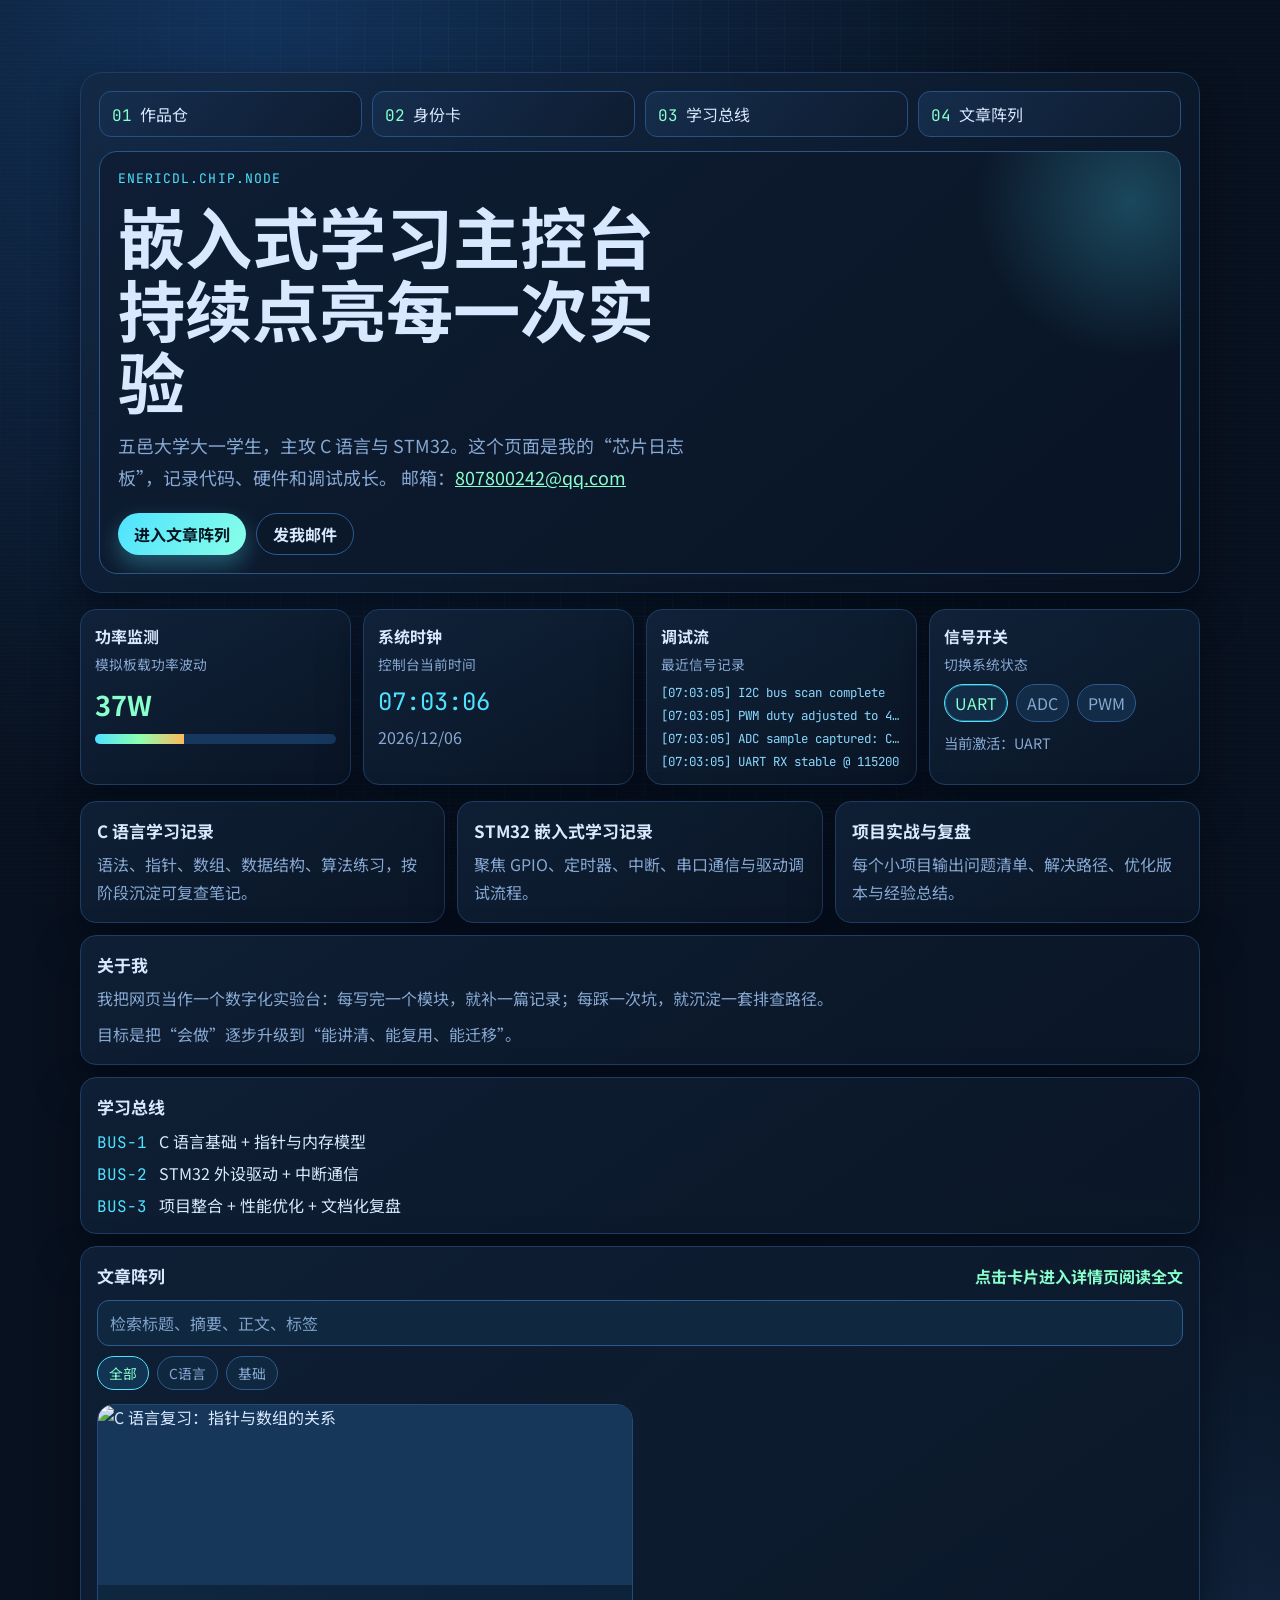
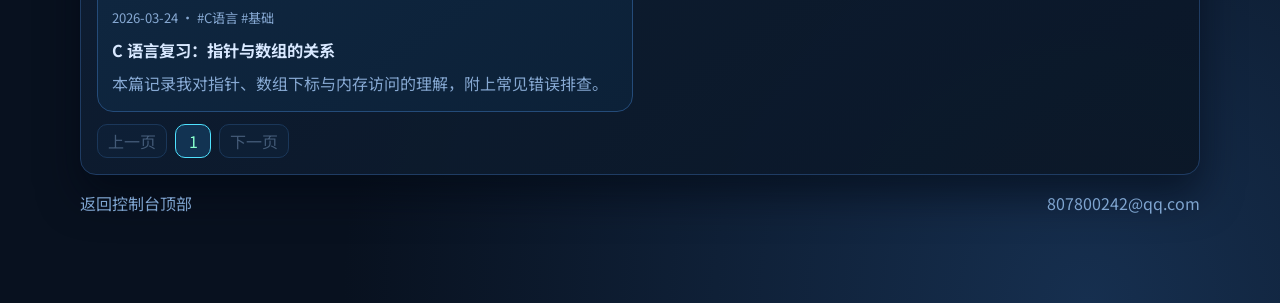
==== commit 17c3de5c: "feat: manage homepage content via hidden channel and publish site-config" ====
--- a/index.html
+++ b/index.html
@@ -73,31 +73,31 @@
 
     <section id="projects" class="cards" aria-label="作品分区">
       <article class="card">
-        <h2>C 语言学习记录</h2>
-        <p>语法、指针、数组、数据结构、算法练习，按阶段沉淀可复查笔记。</p>
+        <h2 id="projectTitle1">C 语言学习记录</h2>
+        <p id="projectDesc1">语法、指针、数组、数据结构、算法练习，按阶段沉淀可复查笔记。</p>
       </article>
       <article class="card">
-        <h2>STM32 嵌入式学习记录</h2>
-        <p>聚焦 GPIO、定时器、中断、串口通信与驱动调试流程。</p>
+        <h2 id="projectTitle2">STM32 嵌入式学习记录</h2>
+        <p id="projectDesc2">聚焦 GPIO、定时器、中断、串口通信与驱动调试流程。</p>
       </article>
       <article class="card">
-        <h2>项目实战与复盘</h2>
-        <p>每个小项目输出问题清单、解决路径、优化版本与经验总结。</p>
+        <h2 id="projectTitle3">项目实战与复盘</h2>
+        <p id="projectDesc3">每个小项目输出问题清单、解决路径、优化版本与经验总结。</p>
       </article>
     </section>
 
     <section class="panel" id="about">
-      <h2>关于我</h2>
-      <p>我把网页当作一个数字化实验台：每写完一个模块，就补一篇记录；每踩一次坑，就沉淀一套排查路径。</p>
-      <p>目标是把“会做”逐步升级到“能讲清、能复用、能迁移”。</p>
+      <h2 id="aboutTitle">关于我</h2>
+      <p id="aboutText1">我把网页当作一个数字化实验台：每写完一个模块，就补一篇记录；每踩一次坑，就沉淀一套排查路径。</p>
+      <p id="aboutText2">目标是把“会做”逐步升级到“能讲清、能复用、能迁移”。</p>
     </section>
 
     <section class="panel" id="timeline">
-      <h2>学习总线</h2>
+      <h2 id="timelineTitle">学习总线</h2>
       <ul class="timeline-list">
-        <li><span>BUS-1</span> C 语言基础 + 指针与内存模型</li>
-        <li><span>BUS-2</span> STM32 外设驱动 + 中断通信</li>
-        <li><span>BUS-3</span> 项目整合 + 性能优化 + 文档化复盘</li>
+        <li id="timelineItem1"><span>BUS-1</span> C 语言基础 + 指针与内存模型</li>
+        <li id="timelineItem2"><span>BUS-2</span> STM32 外设驱动 + 中断通信</li>
+        <li id="timelineItem3"><span>BUS-3</span> 项目整合 + 性能优化 + 文档化复盘</li>
       </ul>
     </section>
 
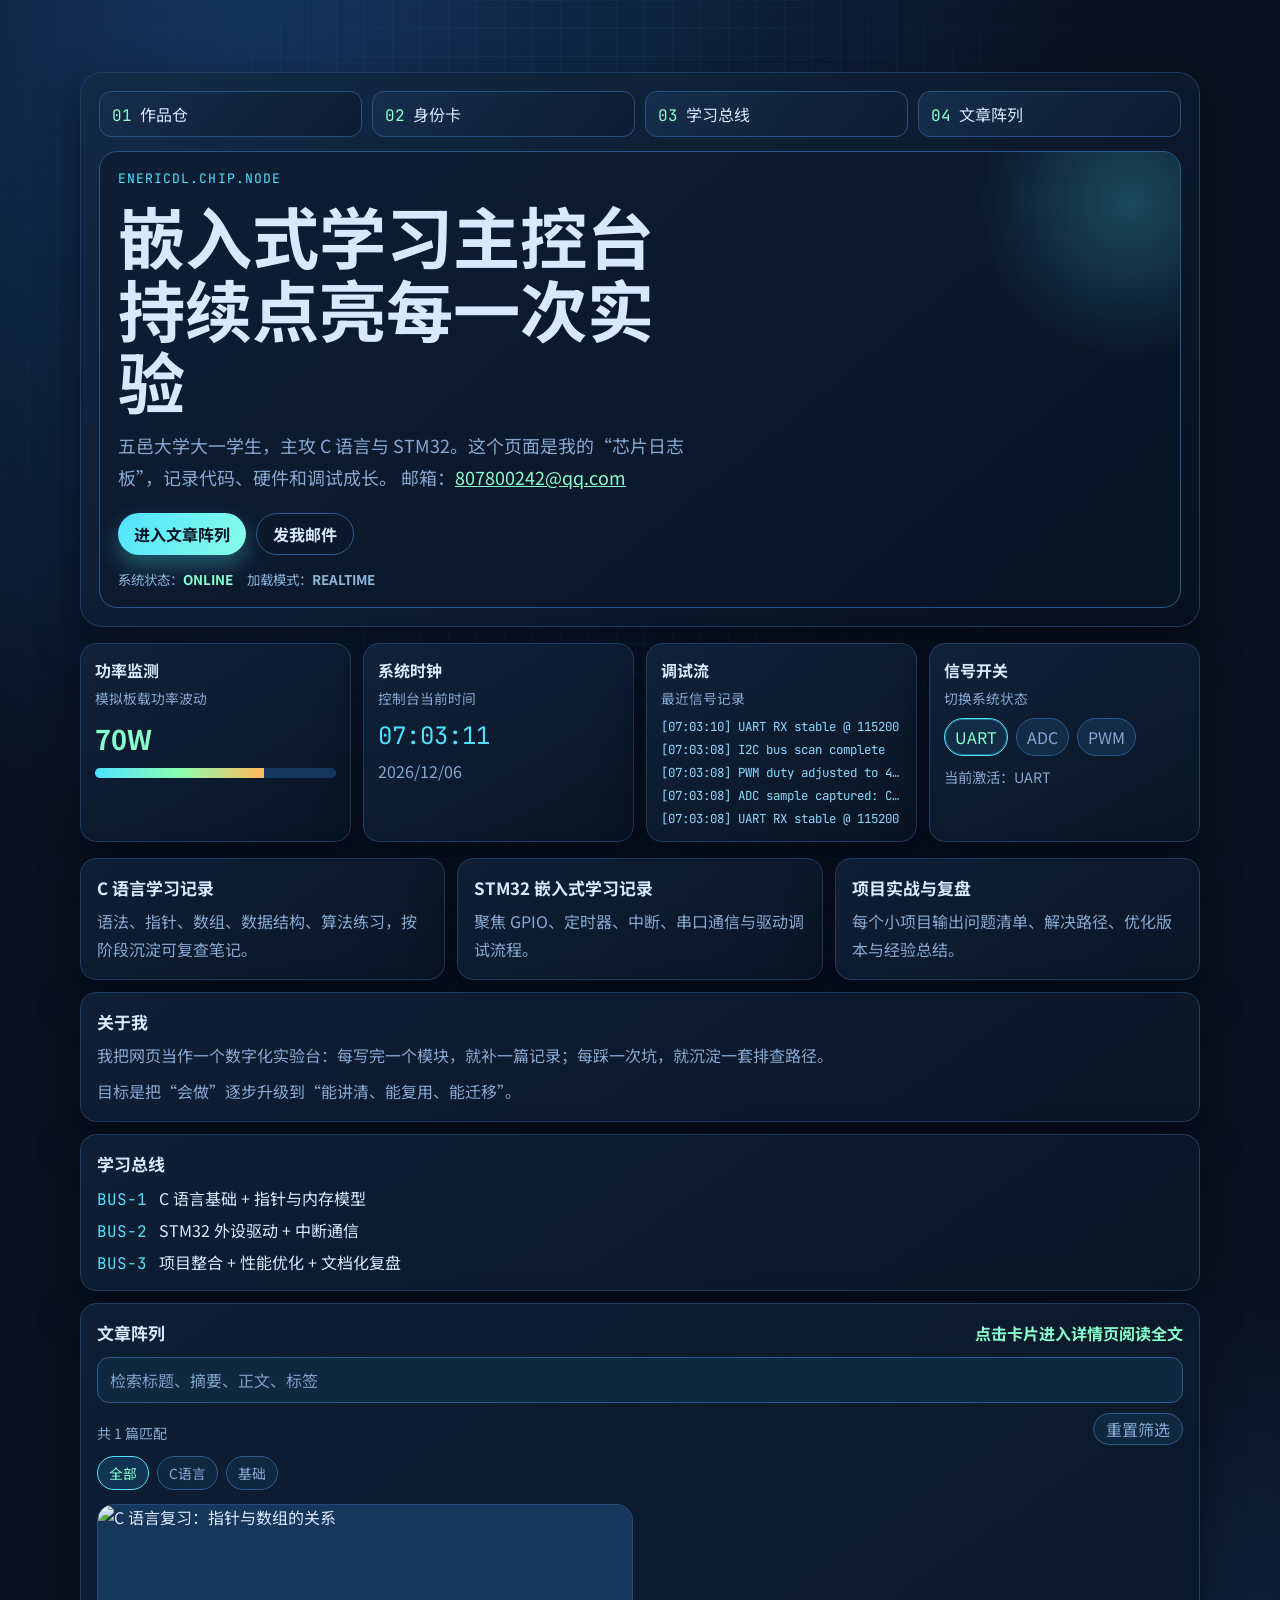
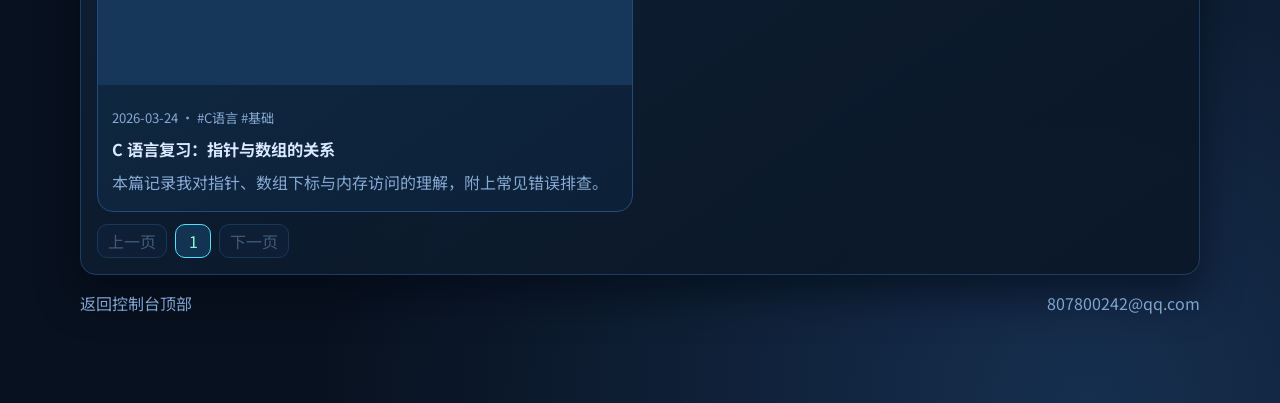
==== commit 74cd6fd9: "feat: comprehensive UX and reliability upgrade for homepage and article view" ====
--- a/index.html
+++ b/index.html
@@ -3,6 +3,8 @@
 <head>
   <meta charset="UTF-8" />
   <meta name="viewport" content="width=device-width, initial-scale=1.0" />
+  <meta name="description" content="EneriCdl 的嵌入式学习主页：C 语言、STM32、项目复盘与技术文章。" />
+  <meta name="theme-color" content="#08111f" />
   <title>EneriCdl · Embedded Log</title>
   <link rel="preconnect" href="https://fonts.googleapis.com">
   <link rel="preconnect" href="https://fonts.gstatic.com" crossorigin>
@@ -10,6 +12,7 @@
   <link rel="stylesheet" href="./styles.css" />
 </head>
 <body>
+  <a class="skip-link" href="#articles">跳到文章区</a>
   <div class="circuit-overlay" aria-hidden="true"></div>
   <div class="noise-overlay" aria-hidden="true"></div>
 
@@ -33,6 +36,10 @@
           <div class="actions">
             <a class="btn btn-primary" href="#articles">进入文章阵列</a>
             <a class="btn btn-ghost" href="mailto:807800242@qq.com">发我邮件</a>
+          </div>
+          <div class="hero-status" aria-label="系统状态">
+            <p>系统状态：<strong id="sysStatus">ONLINE</strong></p>
+            <p>加载模式：<strong id="cacheMode">REALTIME</strong></p>
           </div>
         </div>
       </div>
@@ -108,9 +115,15 @@
       </div>
       <div class="article-tools">
         <input id="articleSearch" class="search-input" type="search" placeholder="检索标题、摘要、正文、标签" />
+        <div class="tool-row">
+          <p id="articleCount" class="count-text">共 0 篇</p>
+          <button id="resetFiltersBtn" class="mini-btn" type="button">重置筛选</button>
+        </div>
         <div id="tagFilters" class="tag-filters" aria-label="标签筛选"></div>
       </div>
-      <div id="articleList" class="article-list"></div>
+      <div id="articleList" class="article-list">
+        <p class="empty">正在加载文章...</p>
+      </div>
       <div id="articlePager" class="article-pager"></div>
     </section>
 
--- a/styles.css
+++ b/styles.css
@@ -15,6 +15,11 @@
 
 * { box-sizing: border-box; }
 
+:focus-visible {
+  outline: 2px solid var(--accent);
+  outline-offset: 2px;
+}
+
 html,
 body {
   margin: 0;
@@ -31,6 +36,24 @@
     radial-gradient(circle at 85% 100%, #162f4f 0%, transparent 34%),
     var(--bg);
   overflow-x: hidden;
+}
+
+.skip-link {
+  position: fixed;
+  top: -48px;
+  left: 12px;
+  z-index: 99;
+  background: #0f2742;
+  border: 1px solid var(--accent);
+  color: var(--text);
+  text-decoration: none;
+  border-radius: 8px;
+  padding: 8px 10px;
+  transition: top 160ms ease;
+}
+
+.skip-link:focus-visible {
+  top: 12px;
 }
 
 .circuit-overlay,
@@ -129,6 +152,19 @@
   top: -120px;
   border-radius: 42% 58% 58% 42%;
   background: radial-gradient(circle, rgba(79, 226, 255, 0.24), transparent 64%);
+}
+
+.hero-status {
+  margin-top: 14px;
+  display: flex;
+  gap: 14px;
+  flex-wrap: wrap;
+  font-size: 0.84rem;
+}
+
+.hero-status p {
+  margin: 0;
+  color: #8cb5de;
 }
 
 .chip-mark {
@@ -368,6 +404,36 @@
   gap: 10px;
 }
 
+.tool-row {
+  display: flex;
+  justify-content: space-between;
+  align-items: center;
+  gap: 10px;
+  flex-wrap: wrap;
+}
+
+.count-text {
+  margin: 0;
+  color: #8ab1db;
+  font-size: 0.88rem;
+}
+
+.mini-btn {
+  border: 1px solid #2d5b90;
+  background: #102740;
+  color: var(--muted);
+  border-radius: 999px;
+  height: 32px;
+  padding: 0 12px;
+  font: inherit;
+  cursor: pointer;
+}
+
+.mini-btn:hover {
+  border-color: var(--accent);
+  color: var(--accent-2);
+}
+
 .search-input {
   width: 100%;
   border: 1px solid #2d5b90;
@@ -536,3 +602,11 @@
     padding-top: 56px;
   }
 }
+
+@media (prefers-reduced-motion: reduce) {
+  *, *::before, *::after {
+    animation: none !important;
+    transition: none !important;
+    scroll-behavior: auto !important;
+  }
+}
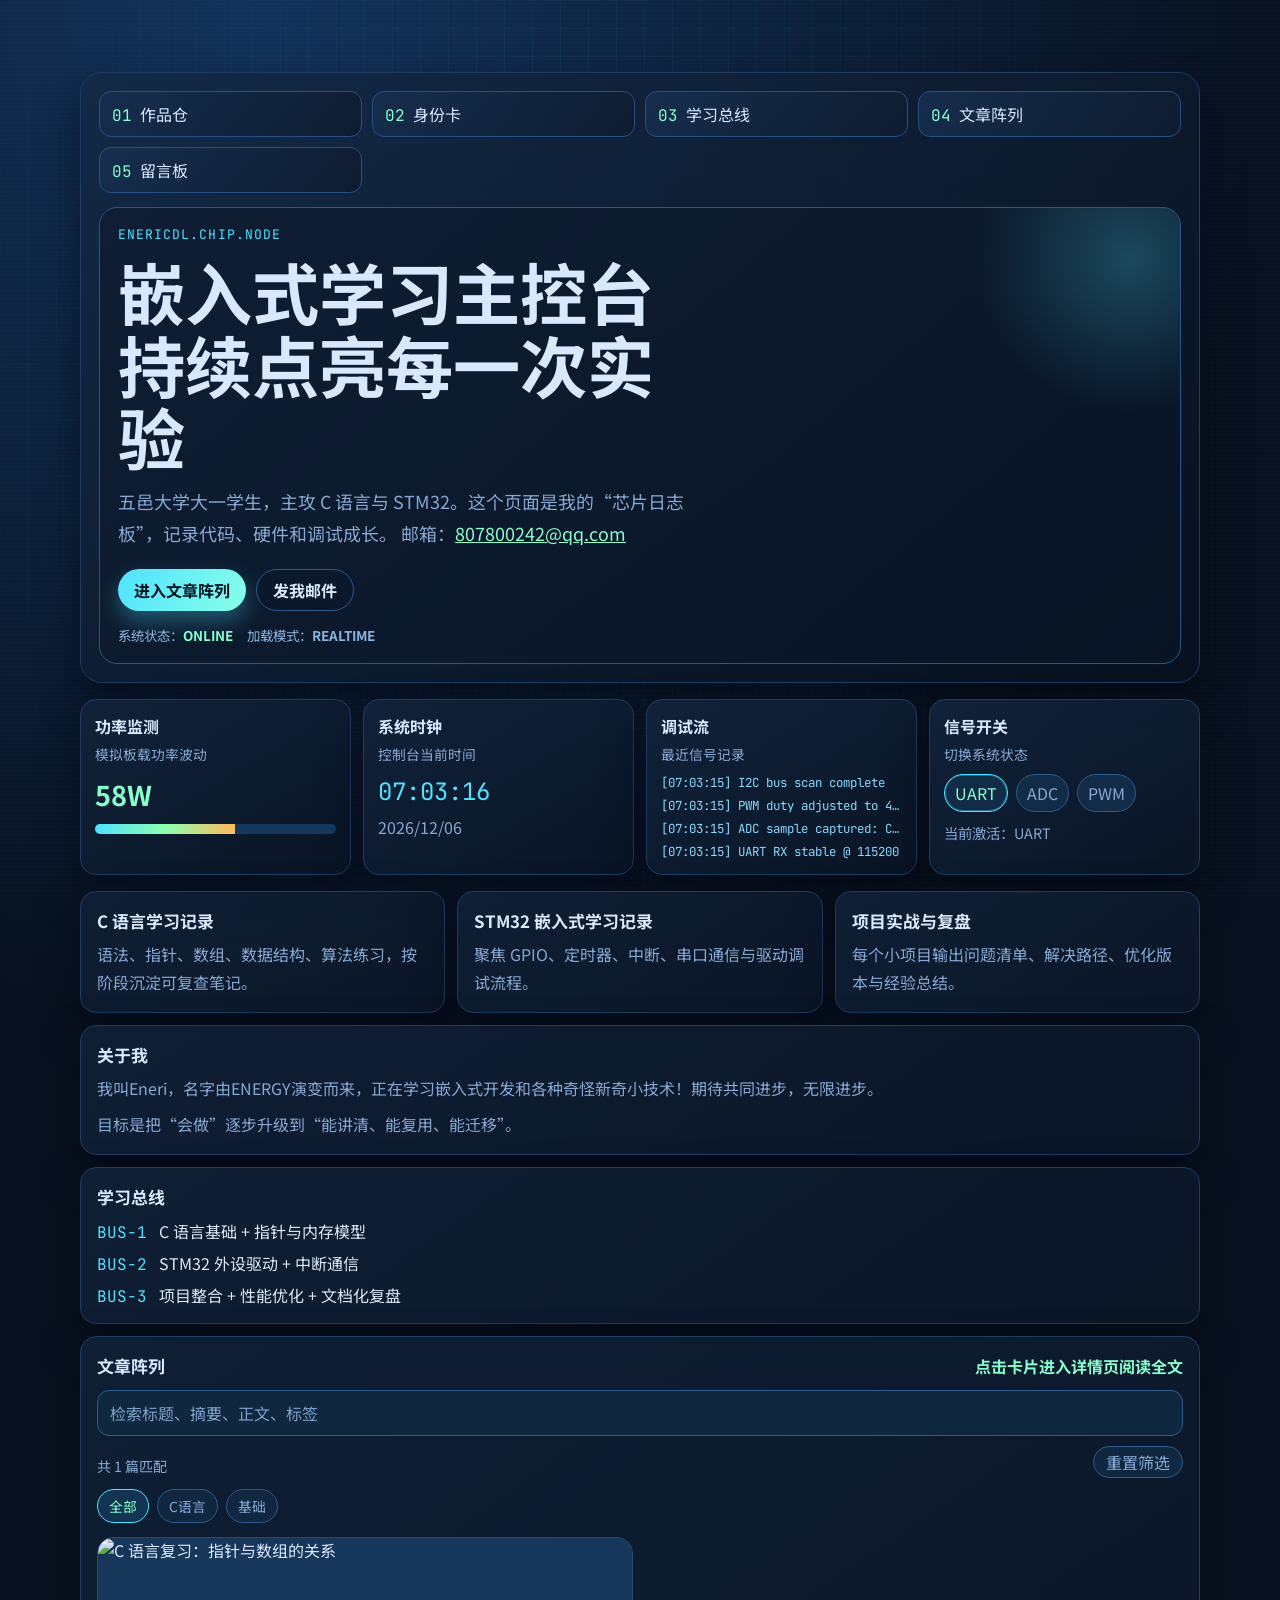
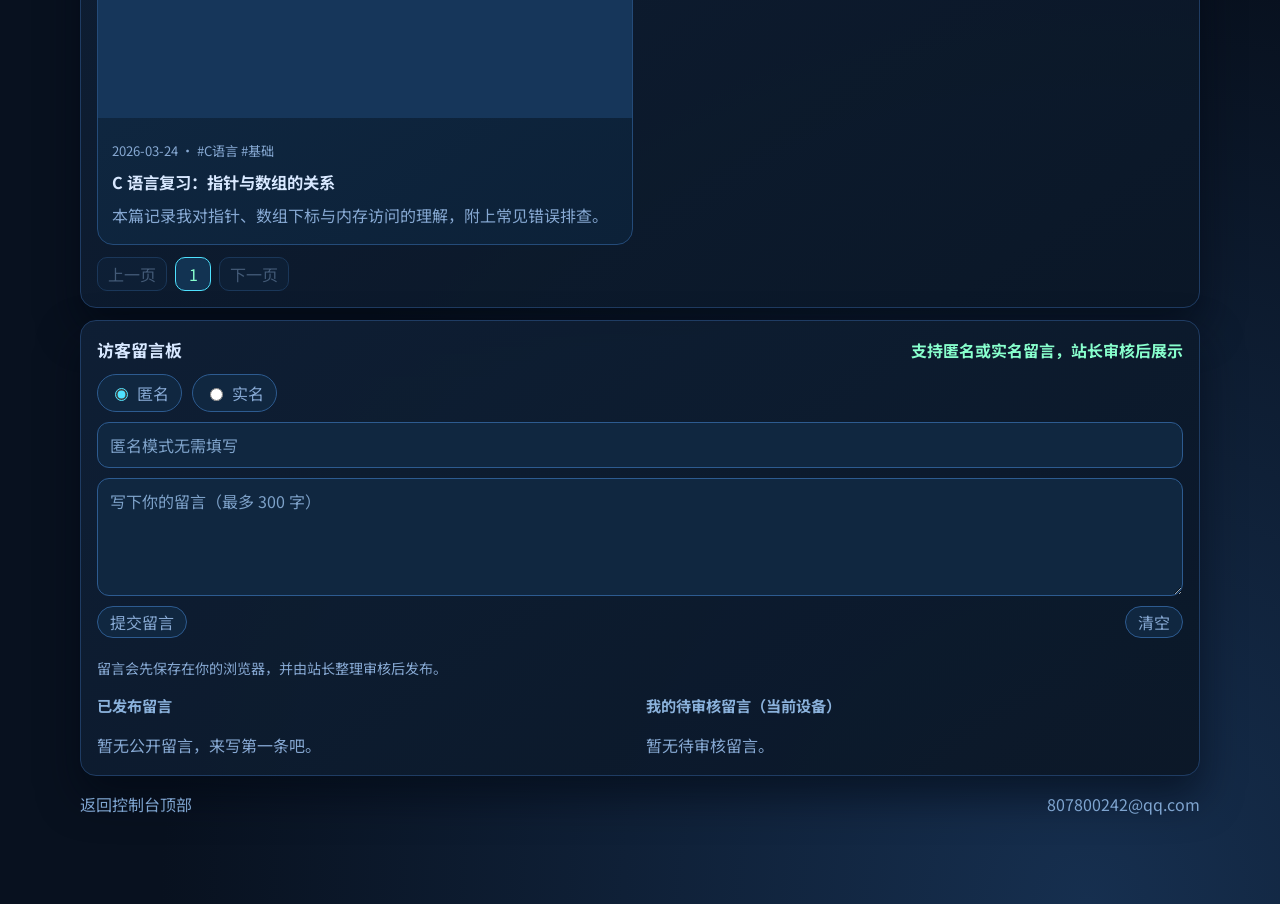
==== commit f02c0b75: "feat: split admin console and add guestbook with moderation" ====
--- a/index.html
+++ b/index.html
@@ -24,6 +24,7 @@
           <a class="bus-item" href="#about"><span>02</span> 身份卡</a>
           <a class="bus-item" href="#timeline"><span>03</span> 学习总线</a>
           <a class="bus-item" href="#articles"><span>04</span> 文章阵列</a>
+          <a class="bus-item" href="#guestbook"><span>05</span> 留言板</a>
         </nav>
 
         <div class="hero-core">
@@ -127,6 +128,49 @@
       <div id="articlePager" class="article-pager"></div>
     </section>
 
+    <section class="panel" id="guestbook">
+      <div class="panel-head">
+        <h2>访客留言板</h2>
+        <span class="text-link">支持匿名或实名留言，站长审核后展示</span>
+      </div>
+
+      <form id="guestbookForm" class="guestbook-form">
+        <div class="identity-row">
+          <label class="mode-pill">
+            <input type="radio" name="guestMode" value="anonymous" checked />
+            <span>匿名</span>
+          </label>
+          <label class="mode-pill">
+            <input type="radio" name="guestMode" value="real" />
+            <span>实名</span>
+          </label>
+        </div>
+
+        <input id="guestName" class="search-input" placeholder="实名时填写你的称呼" disabled />
+        <textarea id="guestMessage" class="search-input guest-text" rows="4" maxlength="300" placeholder="写下你的留言（最多 300 字）"></textarea>
+        <div class="tool-row">
+          <button id="guestSubmitBtn" class="mini-btn" type="submit">提交留言</button>
+          <button id="guestResetBtn" class="mini-btn" type="button">清空</button>
+        </div>
+        <p id="guestFormStatus" class="count-text">留言会先保存在你的浏览器，并由站长整理审核后发布。</p>
+      </form>
+
+      <div class="guestbook-columns">
+        <div>
+          <h3 class="guestbook-title">已发布留言</h3>
+          <div id="guestbookList" class="guestbook-list">
+            <p class="empty">正在加载留言...</p>
+          </div>
+        </div>
+        <div>
+          <h3 class="guestbook-title">我的待审核留言（当前设备）</h3>
+          <div id="guestPendingList" class="guestbook-list">
+            <p class="empty">暂无待审核留言。</p>
+          </div>
+        </div>
+      </div>
+    </section>
+
     <footer class="footer">
       <a href="#top">返回控制台顶部</a>
       <a href="mailto:807800242@qq.com">807800242@qq.com</a>
--- a/styles.css
+++ b/styles.css
@@ -344,7 +344,8 @@
 #projects,
 #about,
 #timeline,
-#articles { scroll-margin-top: 20px; }
+#articles,
+#guestbook { scroll-margin-top: 20px; }
 
 .card,
 .panel {
@@ -533,6 +534,78 @@
   flex-wrap: wrap;
 }
 
+.guestbook-form {
+  margin-top: 12px;
+  display: grid;
+  gap: 10px;
+}
+
+.identity-row {
+  display: flex;
+  gap: 10px;
+  flex-wrap: wrap;
+}
+
+.mode-pill {
+  display: inline-flex;
+  align-items: center;
+  gap: 6px;
+  border: 1px solid #2d5b90;
+  border-radius: 999px;
+  background: #102740;
+  color: var(--muted);
+  padding: 6px 12px;
+  cursor: pointer;
+}
+
+.mode-pill input {
+  accent-color: var(--accent);
+}
+
+.guest-text {
+  resize: vertical;
+  min-height: 94px;
+}
+
+.guestbook-columns {
+  margin-top: 14px;
+  display: grid;
+  gap: 12px;
+  grid-template-columns: repeat(2, minmax(0, 1fr));
+}
+
+.guestbook-title {
+  margin: 0 0 8px;
+  font-size: 0.95rem;
+  color: #8ab1db;
+}
+
+.guestbook-list {
+  display: grid;
+  gap: 10px;
+}
+
+.guest-item {
+  border: 1px solid #244b79;
+  border-radius: 12px;
+  background: linear-gradient(145deg, #102842, #0c2138);
+  padding: 10px;
+}
+
+.guest-item p {
+  margin: 8px 0 0;
+}
+
+.guest-meta {
+  margin: 0;
+  color: #7faad5;
+  font-size: 0.82rem;
+}
+
+.guest-author {
+  color: var(--accent-2);
+}
+
 .page-btn {
   border: 1px solid #2d5b90;
   background: #102740;
@@ -594,7 +667,8 @@
   .bus-nav,
   .cards,
   .article-list,
-  .widgets {
+  .widgets,
+  .guestbook-columns {
     grid-template-columns: 1fr;
   }
 
